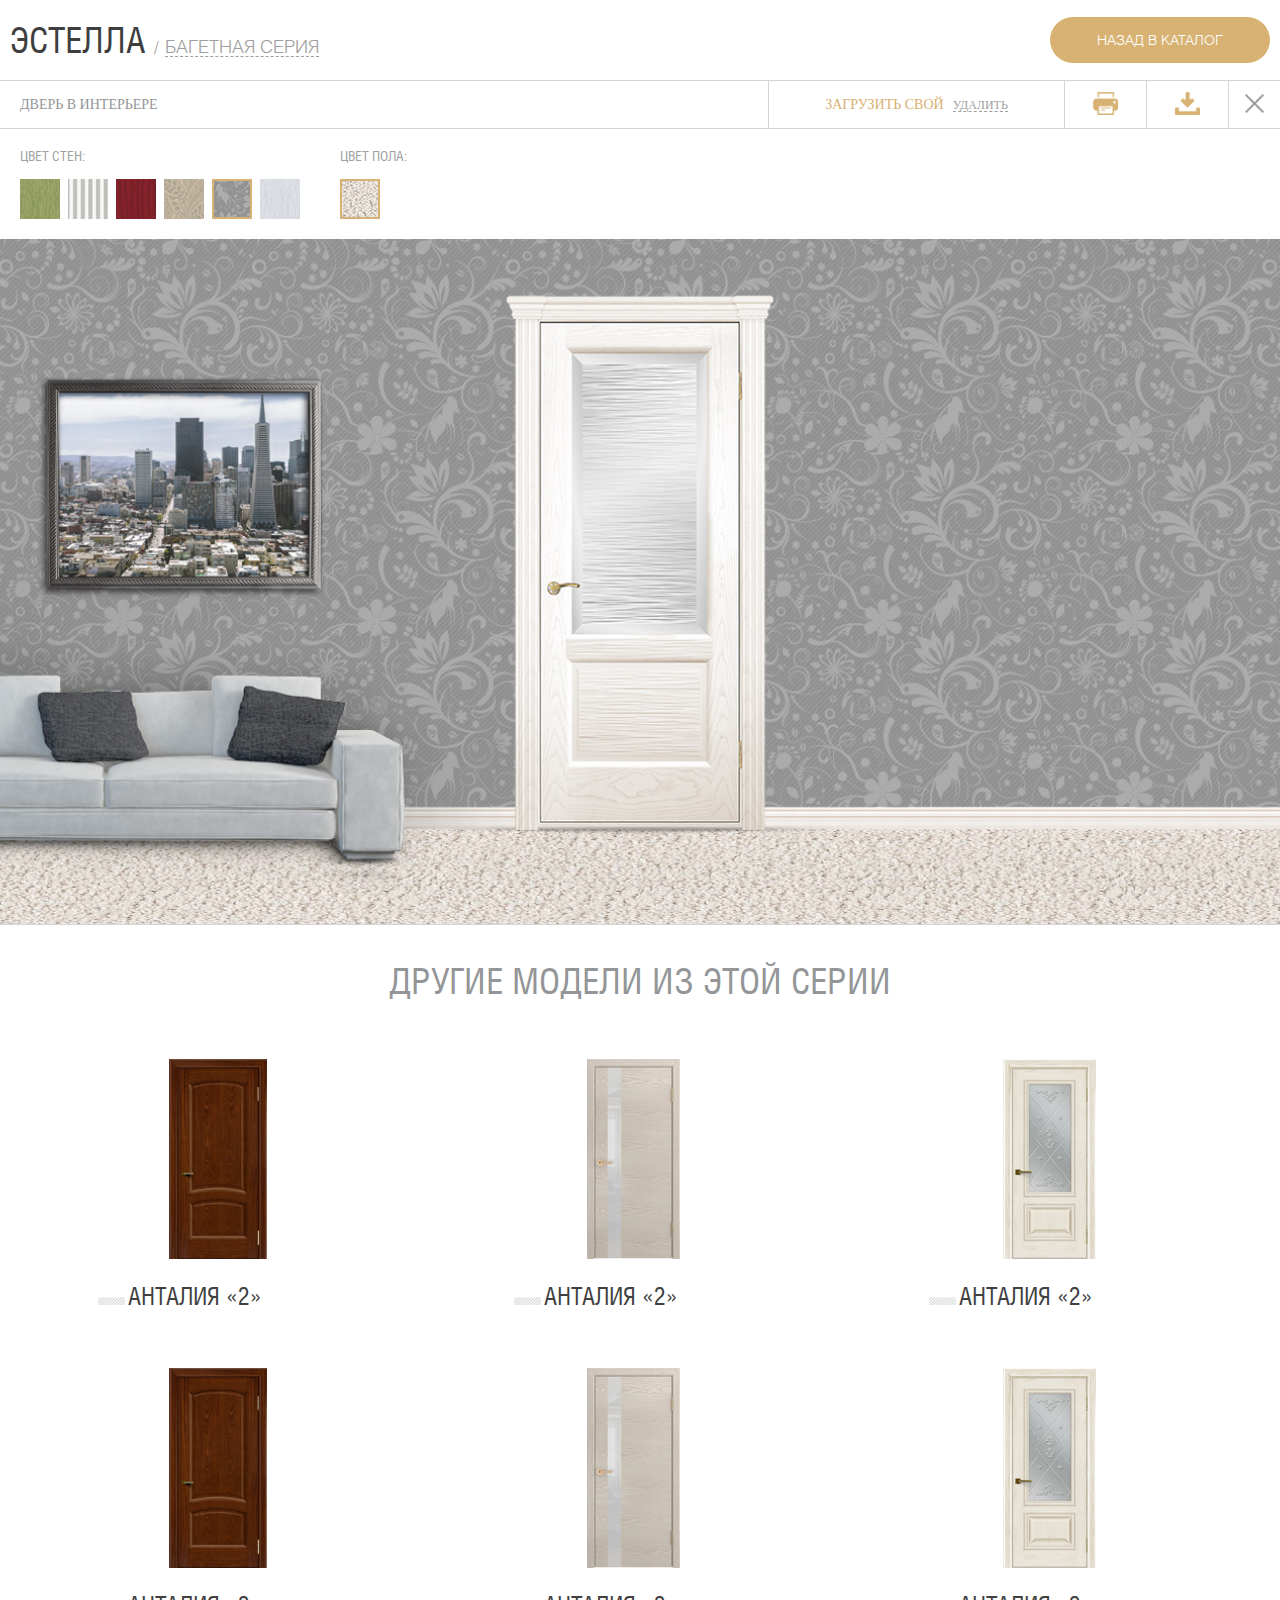
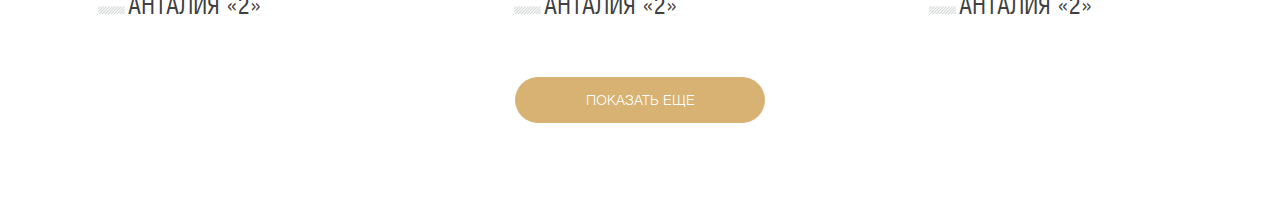
==== index.html @ 835b5032 "down" ====
<!DOCTYPE html>
<html lang="ru">
<head>
	<meta charset="UTF-8">
	<meta http-equiv="X-UA-Compatible" content="IE=edge">
	<meta name="viewport" content="width=device-width, initial-scale=1">
	<title></title>
	<link rel="shortcut icon" href="">
	
	<link rel="stylesheet" href="css/font.css">
	
	<link href="css/style.css" type="text/css" rel="stylesheet" />
	<link href="css/style2.css" type="text/css" rel="stylesheet" charset='utf-8' />
	<link rel="stylesheet" href="css/reset.css">
	<link rel="stylesheet" href="css/main.css">
	<link rel="stylesheet" href="css/media.css">
</head>
<body>

<section class="product">
	<div class="container2">
		<div class="product_header">

			<div class="product_breadcrumbs">
				<p class="product_name">эстелла</p>
				<a href="#">Багетная серия</a>
			</div>

			<div class="btn_catalog-back">
				<a href="#">
					<p class="catalog-back-text">Назад в каталог</p>
					<div class="catalog-back_xs">
						<img src="img/back-arrow.png" alt="">
					</div>
				</a>
			</div>

			<div class="clearfix"></div>
		</div>
	</div>
	
	<div class="container">
		<ul class="product_main-top">
			<li class="door-interior">
				<p>дверь в интерьере</p>
			</li>
			<li class="prod_upload">
				<a href="#" class="prod_upload-your">загрузить свой</a>
				<a href="#" class="prod_remove">удалить</a>
			</li>
			<li class="prod_print">
				<a href="#">
					<img src="img/prod_print.png" alt="">
				</a>
			</li>
			<li class="prod_down">
				<a href="#">
					<img src="img/prod_down.png" alt="">
				</a>
			</li>
			<li class="prod_exit">
				<a href="#">
					<img src="img/prod_exit.png" alt="">
				</a>
			</li>
		</ul>

		<ul class="product_color">
			<li class="prod_color-walls">
				<p class="color_title">Цвет стен:</p>

				<ul class="color_choice row">
					<li>
						<a href="#">
							<img src="img/color-walls-01.jpg" alt="">
						</a>
					</li>
					<li>
						<a href="#">
							<img src="img/color-walls-02.jpg" alt="">
						</a>
					</li>
					<li>
						<a href="#">
							<img src="img/color-walls-03.jpg" alt="">
						</a>
					</li>
					<li>
						<a href="#">
							<img src="img/color-walls-04.jpg" alt="">
						</a>
					</li>
					<li>
						<a href="#" class="active">
							<img src="img/color-walls-05.jpg" alt="">
						</a>
					</li>
					<li>
						<a href="#">
							<img src="img/color-walls-06.jpg" alt="">
						</a>
					</li>
				</ul>
			</li>

			<li class="prod_color-floor">
				<p class="color_title">Цвет пола:</p>

				<ul class="color_choice row">
					<li>
						<a href="#" class="active">
							<img src="img/color-floor-01.jpg" alt="">
						</a>
					</li>

				</ul>
			</li>
		</ul>
	</div>

	<div class="container">
		<div class="product_display"></div>
	</div>
	
</section>

<section class="other-models">
	<div class="container2">
		<h3>Другие модели из этой серии</h3>
		
		<ul class="models_list row">
			<li>
				<a href="#">
					<span class="model_img">
						<img src="img/model-dor-01.jpg" alt="">
					</span>
					<p class="model_name">АНТАЛИЯ «2»</p>
				</a>
			</li>
			<li>
				<a href="#">
					<span class="model_img">
						<img src="img/model-dor-02.jpg" alt="">
					</span>
					<p class="model_name">АНТАЛИЯ «2»</p>
				</a>
			</li>
			<li>
				<a href="#">
					<span class="model_img">
						<img src="img/model-dor-03.jpg" alt="">
					</span>
					<p class="model_name">АНТАЛИЯ «2»</p>
				</a>
			</li>
			<li>
				<a href="#">
					<span class="model_img">
						<img src="img/model-dor-01.jpg" alt="">
					</span>
					<p class="model_name">АНТАЛИЯ «2»</p>
				</a>
			</li>
			<li class="active">
				<a href="#">
					<span class="model_img">
						<img src="img/model-dor-02.jpg" alt="">
					</span>
					<p class="model_name">АНТАЛИЯ «2»</p>
				</a>
			</li>
			<li>
				<a href="#">
					<span class="model_img">
						<img src="img/model-dor-03.jpg" alt="">
					</span>
					<p class="model_name">АНТАЛИЯ «2»</p>
				</a>
			</li>
		</ul>

		<div class="btn_show-more">
			<a href="#">Показать еще</a>
		</div>
	</div>
</section>


 <!--
<div class="block_section_menu_out">
	<div class="block_section_menu">
		<div class="block_search">--><!-- open -->
<!--			<div class="block_search_btn"><a href=""></a></div>
			<div class="block_search_open">
				<input type="text" class="inp_search" placeholder="Поиск по сайту">
				<input type="button" class="btn_search">
				<a href="" class="search_close"></a>
			</div>
		</div>
		<div class="header_right">
			<div class="header_tel">
				<span class="header_tel_text">8 8422 790 850</span><br>
				<span class="header_city"><a href="" class="header_city_link"><span>Ульяновск</span></a></span><br>
				
			</div>
			<div class="header_ask"><a href="">Спросить эксперта</a></div>
		</div>	
		<div class="menu_logo"></div>
		<div class="block_main_menu">
			<div class="header_menu_trigram">
				<a href="">
					<span class="header_menu_trigram_one"></span>
					<span class="header_menu_trigram_one"></span>
					<span class="header_menu_trigram_one"></span>
				</a>
				<div class="header_mainnav">
					<ul>
						<li><a href=""><span>О&nbsp;компании</span></a></li>
						<li><a href="" class="selected"><span>Межкомнатные двери</span></a></li>
						<li><a href=""><span>Погонаж</span></a></li>
						<li><a href=""><span>Конструктор дверей</span></a></li>
						<li><a href=""><span>Где купить</span></a></li>
						<li><a href=""><span><span class="ico_menu_basket"></span></span></a></li>
					</ul>
				</div>
			</div>
		</div>--><!-- block_main_menu -->
<!--	</div>
</div>
	
	

<div class="block_footer">
	<div class="footer_menu_mobile open">
		<div class="footer_menu_mobile_head"><a href="">Меню</a></div>
		<ul class="footer_menu">
			<li><a href="" class="ico_logo">О компании</a></li>
			<li><a href="">Где купить</a></li>
			<li><a href="">Стать дилером</a></li>
			<li><a href="">Интернет-магазин</a></li>
		</ul>
		<ul class="footer_menu">
			<li><a href="" class="ico_door">Новинки</a></li>
			<li><a href="">Межкомнатные двери</a></li>
			<li><a href="">Погонаж</a></li>
		</ul>
		<ul class="footer_menu">
			<li><a href="" class="ico_info">Вопрос-ответ</a></li>
			<li><a href="">Новости</a></li>
			<li><a href="">Материалы для скачивания</a></li>
			<li><a href="">Технологии</a></li>
		</ul>
	</div>
	<footer>
		<div class="footer_colum">
			<ul class="footer_menu">
				<li><a href="" class="ico_logo">О компании</a></li>
				<li><a href="">Где купить</a></li>
				<li><a href="">Стать дилером</a></li>
				<li><a href="">Интернет-магазин</a></li>
			</ul>
		</div>
		<div class="footer_colum">
			<ul class="footer_menu">
				<li><a href="" class="ico_door">Новинки</a></li>
				<li><a href="">Межкомнатные двери</a></li>
				<li><a href="">Погонаж</a></li>
			</ul>
		</div>
		<div class="footer_colum">
			<ul class="footer_menu">
				<li><a href="" class="ico_info">Вопрос-ответ</a></li>
				<li><a href="">Новости</a></li>
				<li><a href="">Материалы для скачивания</a></li>
				<li><a href="">Технологии</a></li>
			</ul>
		</div>
		<div class="footer_colum4">
			<p class="p_ico ico_loc">г. Ульяновск,<br> 2-й проезд Инженерный, 2а, строение 2</p>
			<p class="p_ico ico_tel">+7 (8422) 790-850 - торговый отдел <br><br>
			+7 (8422) 790-839 <br>
			+7 (8422) 790-839
			</p>
			<p class="p_ico ico_mail"><a href="">zakaz@linedoor.ru</a></p>
		</div>
		<div class="footer_colum5">
			<p><a href="" class="btn_lightbrown wdt220px">Оптовый каталог</a></p>
			<p><a href="" class="btn_lightbrown wdt220px">Обратный звонок</a></p>
		</div>
	</footer>
	<div class="footer_sub">
		<div>
			<div class="footer_copy">&copy; 2008-2017 LineDoor - межкомнатные двери оптом</div>
			<div class="footer_interra"><a href="">Разработка сайта</a></div>
		</div>
	</div>
</div>
 -->
	<script src="https://ajax.googleapis.com/ajax/libs/jquery/1.11.1/jquery.min.js"></script>
	<script type="text/javascript" src="js/bootstrap.min.js"></script>
	<script type="text/javascript" src="js/main.js"></script>
</body>
</html>
---- css/font.css ----
@font-face {    font-family: 'helios';    src: url('../fonts/heliosthin-webfont.eot');    src: url('../fonts/heliosthin-webfont.eot?#iefix') format('embedded-opentype'),         url('../fonts/heliosthin-webfont.woff2') format('woff2'),         url('../fonts/heliosthin-webfont.woff') format('woff'),         url('../fonts/heliosthin-webfont.ttf') format('truetype');    font-weight: 200;    font-style: normal;}@font-face {    font-family: 'helios';    src: url('../fonts/helioslight-webfont.eot');    src: url('../fonts/helioslight-webfont.eot?#iefix') format('embedded-opentype'),         url('../fonts/helioslight-webfont.woff2') format('woff2'),         url('../fonts/helioslight-webfont.woff') format('woff'),         url('../fonts/helioslight-webfont.ttf') format('truetype');    font-weight: 300;    font-style: normal;}@font-face {    font-family: 'helioscond';    src: url('../fonts/helioscond-webfont.eot');    src: url('../fonts/helioscond-webfont.eot?#iefix') format('embedded-opentype'),         url('../fonts/helioscond-webfont.woff2') format('woff2'),         url('../fonts/helioscond-webfont.woff') format('woff'),         url('../fonts/helioscond-webfont.ttf') format('truetype');    font-weight: 400;    font-style: normal;}@font-face {    font-family: 'helioscond';    src: url('../fonts/helioscond-bold-webfont.eot');    src: url('../fonts/helioscond-bold-webfont.eot?#iefix') format('embedded-opentype'),         url('../fonts/helioscond-bold-webfont.woff2') format('woff2'),         url('../fonts/helioscond-bold-webfont.woff') format('woff'),         url('../fonts/helioscond-bold-webfont.ttf') format('truetype');    font-weight: 700;    font-style: normal;}
---- css/style.css ----
.head_36{	display: block;	position: relative;	color: #414042;	font-size: 36px;	text-transform: uppercase;	font-family: helioscond, arial;	margin: 0;	padding: 0;	font-weight: normal;}@media (max-width: 500px){	.head_36	{		font-size: 18px;	}}.head_grey_36{	display: block;	position: relative;	color: #a09fa0;	font-size: 36px;	text-transform: uppercase;	font-family: helioscond, arial;	margin: 0;	padding: 0;	font-weight: normal;}@media (max-width: 500px){	.head_grey_36	{		font-size: 18px;	}}.head_grey_18{	display: block;	position: relative;	color: #a09fa0;	font-size: 18px;	text-transform: uppercase;	font-family: helioscond, arial;	margin: 15px 0;	padding: 0;	font-weight: bold;}@media (max-width: 500px){	.head_grey_18	{		font-size: 16px;	}}.head_brown_18{	display: block;	position: relative;	color: #d7b273;	font-size: 18px;	text-transform: uppercase;	font-family: helioscond, arial;	margin: 15px 0;	padding: 0;	font-weight: bold;}@media (max-width: 500px){	.head_brown_18	{		font-size: 16px;	}}.f_r{	float: right;}.f_l{	float: left;}.t_c{	text-align: center;}.v_m{	display: inline-block;	vertical-align: middle;}.t_r{	text-align: right !important;}.t_l{	text-align: left !important;}
---- css/style2.css ----
@charset "utf-8";
*, *::before, *::after
{
	box-sizing: border-box;
	-moz-box-sizing: border-box;
	-webkit-box-sizing: border-box;
	-webkit-tap-highlight-color: rgba(0,0,0,0); 
	-webkit-tap-highlight-color: transparent; 
}
*, a:active, a:hover, a:focus
{ 
	outline: none !important; 
}
header, nav, section, article, aside, footer 
{
   display:block;
}
html
{
	height: 100%;
}
body
{
	position:relative;
	max-width: 1920px;
	min-width: 320px;
	height:auto !important;
	height:100%;
	min-height:100%;
	vertical-align: top;
	margin: 0 auto; 
	font-size: 14px;
	line-height: 1.2;
	color: #48535f;
	font-family: 'helios', sans-serif;
	background: #fff;
	font-weight: normal;
} 
input, textarea, button {
   -webkit-appearance: none; 
	-moz-appearance: none; 
	-ms-appearance: none; 
	-o-appearance: none; 
	appearance: none;
	-webkit-border-radius: 0; 
	font-family: 'helios', sans-serif;
}	
td
{
	font-size: 14px;
	color: #48535f;
}
table 
{
	border-collapse: collapse;
}
a
{
	color: #48535f;
	text-decoration: underline;
}
a:hover
{
	color: #48535f;
	text-decoration: none;
}
ul, ol
{
	margin: 0;
	padding: 0;
}
ol li
{
	margin: 10px 0 0 17px;
	padding: 0;
}
li
{
	padding: 0;
	margin: 0 0 0 15px;
}
img
{
	border: 0;
	vertical-align: top;
}
p
{
	padding: 0;
	margin: 15px 0;
}
.ryb
{
	font-family: alsrubl, arial;
	text-transform: none;
}
.clear 
{
	height: 0;
	font-size: 0;
	overflow: hidden;
	clear: both; 
}
.block_section_head
{
	position: relative;
	width: 100%;
	max-width: 1920px;
	margin: 0 auto;
	min-height: 490px;
	background: #000;
	overflow: hidden;
}


@media (min-width: 1161px){
	.block_section_head
	{
		height: calc(100vh - 100px);
	}
}
@media (max-width: 1160px){
	.block_section_head
	{
		height: calc(100vh - 68px);
	}
}


.section_head_bg *{
/*	-webkit-transition: all 0.6s linear;
	-moz-transition: all 0.6s linear;
	-o-transition: all 0.6s linear;
	-ms-transition: all 0.6s linear;
	transition: all 0.6s linear;
*/	/*will-change: transform, transform-origin; */
} 
.section_head_bg /* возникают баги при маленькой ширине и большой высоте если не ограничить ширину. */
{
	position: absolute;
	top: 0;
	left: 50%;
	right: 0;
	bottom: 0;
	/*margin: 0 0 0 -960px;*/
	width: 100%;
	min-width: 1024px; 
	overflow: hidden;
	-o-transform: translate3d(-50%,0,0);
	-ms-transform: translate3d(-50%,0,0);
	-moz-transform: translate3d(-50%,0,0);
	-webkit-transform: translate3d(-50%,0,0);
	transform:  translate3d(-50%,0,0);
}

.section_head_bgleft
{
	position: absolute;
	top: 0;
	left: 0;
	right: 0;
	bottom: 0;
	overflow: hidden;
	animation: section_head_bgleft_anim 1s linear;	
	animation-fill-mode: both;
}
@keyframes section_head_bgleft_anim {
	0% {
		-o-transform: skewX(0deg) translate3d(-50%,0,0);
		-ms-transform: skewX(0deg) translate3d(-50%,0,0);
		-moz-transform: skewX(0deg) translate3d(-50%,0,0);
		-webkit-transform: skewX(0deg) translate3d(-50%,0,0);
		transform: skewX(0deg) translate3d(-50%,0,0);
		transform-origin: 0% 50%;
	}
	100% {
		-o-transform: skewX(-45deg) translate3d(-50%,0,0);
		-ms-transform: skewX(-45deg) translate3d(-50%,0,0);
		-moz-transform: skewX(-45deg) translate3d(-50%,0,0);
		-webkit-transform: skewX(-45deg) translate3d(-50%,0,0);
		transform: skewX(-45deg) translate3d(-50%,0,0);
		transform-origin: 0% 50%;
	}
}
.section_head_bgleft > div
{
	position: absolute;
	top: 0;
	left: 0;
	right: 0;
	bottom: 0;
	/*background: #ff00ff;*/
	background: url("../img/section_head_bgleft.jpg") no-repeat center / cover; /* сделать двойной фон для мобилок другой */
	animation: section_head_bgleft_div_anim 1s linear;	
	animation-fill-mode: both;
	opacity: 0.27;
}
@keyframes section_head_bgleft_div_anim {
	0% {
		-o-transform: skewX(0deg);
		-ms-transform: skewX(0deg);
		-moz-transform: skewX(0deg);
		-webkit-transform: skewX(0deg);
		transform: skewX(0deg);
		transform-origin: 0% 0%;
	}
	100% {
		-o-transform: skewX(45deg);
		-ms-transform: skewX(45deg);
		-moz-transform: skewX(45deg);
		-webkit-transform: skewX(45deg);
		transform: skewX(45deg);
		transform-origin: 0% 0%;
	}
}
.section_head_bgright
{
	position: absolute;
	top: 0;
	left: 0;
	right: 0;
	bottom: 0;
	overflow: hidden;
	animation: section_head_bgright_anim 1s linear;	
	animation-fill-mode: both;
}
@keyframes section_head_bgright_anim {
	0% {
		-o-transform: skewX(0deg) translate3d(50%,0,0);
		-ms-transform: skewX(0deg) translate3d(50%,0,0);
		-moz-transform: skewX(0deg) translate3d(50%,0,0);
		-webkit-transform: skewX(0deg) translate3d(50%,0,0);
		transform: skewX(0deg) translate3d(50%,0,0);
		transform-origin: 0% 50%;
	}
	100% {
		-o-transform: skewX(-45deg) translate3d(50%,0,0);
		-ms-transform: skewX(-45deg) translate3d(50%,0,0);
		-moz-transform: skewX(-45deg) translate3d(50%,0,0);
		-webkit-transform: skewX(-45deg) translate3d(50%,0,0);
		transform: skewX(-45deg) translate3d(50%,0,0);
		transform-origin: 0% 50%;
	}
}
.section_head_bgright > div
{
	position: absolute;
	top: 0;
	left: 0;
	right: 0;
	bottom: 0;
	/*background: #fff000;*/
	background: url("../img/section_head_bgright.jpg") no-repeat top left / cover;
	animation: section_head_bgright_div_anim 1s linear;	
	animation-fill-mode: both;
	opacity: 0.27;
}
@keyframes section_head_bgright_div_anim {
	0% {
		-o-transform: skewX(0deg);
		-ms-transform: skewX(0deg);
		-moz-transform: skewX(0deg);
		-webkit-transform: skewX(0deg);
		transform: skewX(0deg);
		transform-origin: 0% 100%;
	}
	100% {
		-o-transform: skewX(45deg);
		-ms-transform: skewX(45deg);
		-moz-transform: skewX(45deg);
		-webkit-transform: skewX(45deg);
		transform: skewX(45deg);
		transform-origin: 0% 100%;
	}
}
.section_head_bgleft > div,
.section_head_bgright > div
{
	-webkit-transition: all 0.5s ease;
	-moz-transition: all 0.5s ease;
	-o-transition: all 0.5s ease;
	-ms-transition: all 0.5s ease;
	transition: all 0.5s ease;
}
@media (min-width: 768px){
	.section_head_bgleft:hover > div,
	.section_head_bgright:hover > div
	{
		opacity: 1;
		-webkit-transition: all 0.5s ease;
		-moz-transition: all 0.5s ease;
		-o-transition: all 0.5s ease;
		-ms-transition: all 0.5s ease;
		transition: all 0.5s ease;
	}
}
/*@media (max-width: 768px){
	.section_head_bgleft > div
	{
		animation: section_head_bgleft_o_anim 10s infinite ease;		
	}
	@keyframes section_head_bgleft_o_anim {
		0% {
			opacity: 0;
		}
		30%, 100% {
			opacity: 1;
		}
	}
	.section_head_bgright:hover > div
	{
		animation: section_head_bgright_o_anim 10s infinite ease;		
		animation-delay: 10s;
	}
	@keyframes section_head_bgright_o_anim {
		0% {
			opacity: 0;
		}
		30%, 100% {
			opacity: 1;
		}
	}
}
*/

.header_content
{
	position: absolute;
	top: 50%;
	left: 0;
	right: 0;
	-o-transform: translate3d(0,-50%,0);
	-ms-transform: translate3d(0,-50%,0);
	-moz-transform: translate3d(0,-50%,0);
	-webkit-transform: translate3d(0,-50%,0);
	transform:  translate3d(0,-50%,0);
	pointer-events: none;
}
.header_content *
{
	-webkit-transition: all 0.3s linear;
	-moz-transition: all 0.3s linear;
	-o-transition: all 0.3s linear;
	-ms-transition: all 0.3s linear;
	transition: all 0.3s linear;
}
.header_logo
{
	position: relative;
	text-align: center;
	margin: 0 auto;
	animation: header_logo_anim 2s ease;
	animation-fill-mode: both;
	background: url("../img/logo_color.png") no-repeat center / contain;
	width: 373px;
	height: 303px;
}
@media (min-width: 768px){
	.block_section_head:hover .header_logo
	{
		background: url("../img/logo.png") no-repeat center  / contain;
	}	
}
@keyframes header_logo_anim {
	0%
	{
		opacity: 0;	
	}
	100%
	{
		opacity: 1;	
	}
}
.header_logo img
{
	max-width: 100%;
}
.header_logo a
{
	display: block;
	position: absolute;
	top: 0;
	left: 0;
	right: 0;
	bottom: 0;
}
@media (max-width: 770px){
	.header_logo
	{
		width: 260px;
		height: 212px;
		/*max-width: 260px;*/
	}
}
@media (max-width: 400px){
	.header_logo
	{
		width: 215px;
		height: 175px;
		/*max-width: 215px;*/
	}
}
.header_text1
{
	position: relative;
	max-width: 550px;
	color: #fff;
	font-weight: 300;
	font-size: 36px;
	line-height: 1.2;
	font-weight: 200;
	margin: 0 auto;
	padding: 10vh 2% 7vh 2%;
	animation: header_text1_anim 1s linear;
	animation-fill-mode: both;
}
@keyframes header_text1_anim {
	0%
	{
		-webkit-transform: translate3d(-250px,0,0);
		-moz-transform: translate3d(-250px,0,0);
		-o-transform: translate3d(-250px,0,0);
		transform: translate3d(-250px,0,0);
		opacity: 0;	
	}
	100%
	{
		-webkit-transform: translate3d(0,0,0);
		-moz-transform: translate3d(0,0,0);
		-o-transform: translate3d(0,0,0);
		transform: translate3d(0,0,0);
		opacity: 1;	
	}
}
.header_text1 span
{
	position: relative;
	display: inline-block;
}
.header_text1 span:after
{
	content: "";
	position: relative;
	display: inline-block;
	width: 50px;
	height: 15px;
	background: url("../img/head_kv.png") repeat top left;
	margin: 0 0 0 25px;
}
.header_text2
{
	position: relative;
	max-width: 550px;
	color: #fff;
	font-weight: 300;
	font-size: 36px;
	line-height: 1.2;
	font-weight: 200;
	margin: 0 auto;
	padding: 0 2% 0 4%;
	animation: header_text2_anim 1s linear;
	animation-fill-mode: both;
}
@keyframes header_text2_anim {
	0%
	{
		-webkit-transform: translate3d(250px,0,0);
		-moz-transform: translate3d(250px,0,0);
		-o-transform: translate3d(250px,0,0);
		transform: translate3d(250px,0,0);
		opacity: 0;	
	}
	100%
	{
		-webkit-transform: translate3d(0,0,0);
		-moz-transform: translate3d(0,0,0);
		-o-transform: translate3d(0,0,0);
		transform: translate3d(0,0,0);
		opacity: 1;	
	}
}

.header_text2 span
{
	position: relative;
	display: inline-block;
	padding: 0 0 0 76px;
}
.header_text2 span:after
{
	content: "";
	position: absolute;
	top: 18px;
	left: 0;
	display: inline-block;
	width: 50px;
	height: 15px;
	background: url("../img/head_kv.png") repeat top left;
}
@media (max-width: 768px){
	.header_text1, .header_text2
	{
		font-size: 18px;
		max-width: 260px;
	}
	.header_text1
	{
		text-align: right;
	}
	.header_text2 span:after
	{
		top: 3px;
	}
}
.ico_mouse
{
	position: absolute;
	bottom: 3vh;
	left: 50%;
	margin: 0 0 0 -25px;
	width: 50px;
	height: 50px;
	border-radius: 50%; 
	-moz-border-radius: 50%; 
	-webkit-border-radius: 50%;
	background: #d7b273 url("../img/ico_mouse.png") no-repeat center / 21px;
	animation: ico_mouse_anim 3s infinite ease;
	animation-fill-mode: both;
}
.ico_mouse a
{
	display: block;
	width: 100%;
	height: 50px;
}
@keyframes ico_mouse_anim  {
	0%, 100%
	{
		-webkit-transform: scale(1,1);
		-moz-transform: scale(1,1);
		-o-transform: scale(1,1);
		transform: scale(1,1);
	}
	50%
	{
		-webkit-transform: scale(1.1,1.1);
		-moz-transform: scale(1.1,1.1);
		-o-transform: scale(1.1,1.1);
		transform: scale(1.1,1.1);
	}
}


.block_section_menu_out
{
	position: relative;
	margin: 0 auto;
	max-width: 1920px;
	background: #fff;
	z-index: 101;
}

.fixed-block
{
	position: relative;
	margin: 0 auto;
	max-width: 1920px;
	background: #fff;
	z-index: 101;
	padding: 0 10px;
	box-shadow: 0px 7px 5px rgba(0,0,0,0.1); 
	-moz-box-shadow: 0px 7px 5px rgba(0,0,0,0.1); 
	-webkit-box-shadow: 0px 7px 5px rgba(0,0,0,0.1);
	background: #fff;
}

.block_section_menu
{	
	position: relative;
	max-width: 1422px;
	min-height: 68px;
	margin: 0 auto;
}
.header_right
{	
	position: absolute;
	top: 27px;
	right: 0;
	white-space: nowrap;
	text-align: right;
}
@media (max-width: 1160px){
	.header_right
	{	
		top: 11px;
	}
}
.header_tel
{
	display: inline-block;
	font-family: helioscond, arial;
	vertical-align: middle;
	padding: 0 20px 0 0;
}
.header_tel_text
{
	display: inline-block;
	color: #414042;
	font-size: 30px;
	line-height: 1;
}
.header_tel_text a
{
	color: #414042;
	text-decoration: none;	
}
@media (max-width: 560px){
	.header_tel_text
	{
		font-size: 18px;
	}	
}
.header_city
{
	display: inline-block;
}
.header_city a
{
	position: relative;
	display: inline-block;
	color: #b0b0b1;
	font-size: 12px;
	text-decoration: none;
	text-transform: uppercase;
	padding: 0 20px 0 0;
}
.header_city a:after
{
	content: "";
	position: absolute;
	top: 50%;
	right: 0;
	margin: -3px 0 0 0;
	width: 0;
	height: 0;
	border-left: 6px solid transparent;
	border-right: 6px solid transparent;
	border-top: 6px solid #939598;	
}
.header_city a span
{
	display: inline-block;
	border-bottom: #b0b0b1 1px dashed;
}
@media (min-width: 768px){
	.header_city a:hover span
	{
		display: inline-block;
		border-bottom: transparent 1px dashed;
	}
}
.header_ask
{
	display: inline-block;
	vertical-align: middle;
}
.header_ask a, .header_ask a:hover,
.btn_darkbrown, .btn_darkbrown:hover
{
	display: inline-block;
	padding: 0 30px;
	line-height: 46px;
	color: #fff;
	font-size: 14px;
	font-weight: 300;
	text-transform: uppercase;
	text-decoration: none;
	background: #7a231c;
	background: -moz-linear-gradient(-45deg,  #7a231c 0%, #7a231c 24%, #cb631a 100%);
	background: -webkit-linear-gradient(-45deg,  #7a231c 0%,#7a231c 24%,#cb631a 100%);
	background: linear-gradient(135deg,  #7a231c 0%,#7a231c 24%,#cb631a 100%);
	filter: progid:DXImageTransform.Microsoft.gradient( startColorstr='#7a231c', endColorstr='#cb631a',GradientType=1 );
	border-radius: 23px; 
	-moz-border-radius: 23px; 
	-webkit-border-radius: 23px;
	text-align: center;
}
@media (max-width: 760px){
	.header_ask a, .header_ask a:hover
	{
		width: 46px;
		height: 46px;
		font-size: 0;
		padding: 0;
		background: #7a231c url("../img/ico_pen.png") no-repeat center / 24px;
		background: url("../img/ico_pen.png") no-repeat center / 24px, -moz-linear-gradient(-45deg,  #7a231c 0%, #7a231c 24%, #cb631a 100%);
		background: url("../img/ico_pen.png") no-repeat center / 24px, -webkit-linear-gradient(-45deg,  #7a231c 0%,#7a231c 24%,#cb631a 100%);
		background: url("../img/ico_pen.png") no-repeat center / 24px, linear-gradient(135deg,  #7a231c 0%,#7a231c 24%,#cb631a 100%);
	}
}
.menu_logo
{
	position: absolute;
	top: 25px;
	left: 0;
	width: 194px;
	height: 68px;
	padding: 0 14px 0 0;
	background: url("../img/logo2.png") no-repeat left top / 177px;
}
.block_main_menu
{
	position: relative;
	margin: 0 430px 0 194px;
}

@media (max-width: 1160px){
	.menu_logo
	{
		top: 11px;
		left: 80px;
	}	
	.block_main_menu
	{
		position: relative;
		margin: 0;
	}
}
@media (max-width: 560px){
	.menu_logo
	{
		left: 40px;
		background: url("../img/logo3.png") no-repeat left top / 58px;
	}
}

@media (min-width: 1161px){
	.header_menu_trigram 
	{
		position: relative;
		height: 100px;
	}
	.header_menu_trigram > a
	{
		display: none;
	}
	.header_mainnav
	{
		position: relative;
	}
	.header_mainnav ul
	{
		display: table;
		width: 100%;
		height: 100px;
		margin: 0;
		padding: 0;
		list-style: none;
	}
	.header_mainnav > ul > li
	{
		display: table-cell;
		margin: 0;
		padding: 0;
		vertical-align: middle;
		text-align: center;
	}
	.header_mainnav > ul > li > a
	{
		position: relative;
		display: table;
		width: 100%;
		height: 100%;
		color: #b0b0b1;
		font-size: 14px;
		font-weight: 300;
		text-decoration: none;
		text-transform: uppercase;
		padding: 10px 5px 10px 5px;
		border-left: #fff 1px solid;
	}
	.header_mainnav > ul > li > a:hover,
	.header_mainnav > ul > li > a.selected
	{
		color: #fff;
		background: #d7b273;
	}
	.header_mainnav > ul > li > a > span
	{
		position: relative;
		display: table-cell;
		width: 100%;
		height: 100%;
		vertical-align: middle;
		text-align: center;
	}
	.header_mainnav > ul > li > a:hover .ico_menu_basket,
	.header_mainnav > ul > li > a.selected .ico_menu_basket
	{
		background: url("../img/ico_menu_basket_white.png") no-repeat center / 23px;
	}
}

@media (max-width: 1160px){
	.header_menu_trigram 
	{
		position: absolute;
		top: 0;
		left: -10px;
		width: 48px;
		height: 68px;
		cursor: pointer;
		display: block;
		background: #fff;
		z-index: 30;
	}
	.header_menu_trigram > a
	{
		position: relative;
		display: block;
		width: 48px;
		height: 68px;
	}
	.header_menu_trigram_one {
    	position: absolute;
    	background-color: #5e2c1b;
    	display: block;
    	height: 4px;
    	left: 9px;
    	right: 9px;
    	top: 34px;
    	transition: top 0.2s ease 0.25s, left 0.2s ease 0.25s, opacity 0.2s ease 0.25s, transform 0.2s ease 0s;
	}
	.header_menu_trigram_one:first-child {
    	top: 27px;
	}
	.header_menu_trigram_one:first-child + .header_menu_trigram_one + .header_menu_trigram_one {
    	top: 41px;
	}
	.header_menu_trigram.open 
	{
		/*background: #414042;*/
	}
	.header_menu_trigram.open .header_menu_trigram_one {
    	left: 10px;
    	opacity: 0;
    	transition: background 0.2s ease 0s, top 0.2s ease 0s, left 0.2s ease 0s, opacity 0.2s ease 0s, transform 0.2s ease 0.25s;
	}
	.header_menu_trigram.open .header_menu_trigram_one:first-child {
    	left: 10px;
    	opacity: 1;
    	top: 34px;
    	transform: rotate(45deg);
	}
	.header_menu_trigram.open .header_menu_trigram_one:first-child + .header_menu_trigram_one + .header_menu_trigram_one {
    	left: 10px;
    	opacity: 1;
    	top: 34px;
    	transform: rotate(-45deg);
	}
	.header_menu_trigram.open .header_mainnav
	{
		display: block;
	}
	.header_mainnav
	{
		display: none;
		position: absolute;
		top: 68px;
		left: 0;
		width: 320px;
		z-index: 5;
		box-shadow: 1px 1px 1px rgba(0,0,0,0.1); 
		-moz-box-shadow: 1px 1px 1px rgba(0,0,0,0.1); 
		-webkit-box-shadow: 1px 1px 1px rgba(0,0,0,0.1); 
	}
	.header_mainnav ul
	{
		background: #fff;
		margin: 0;
		padding: 0;
		list-style: none;
	}
	.header_mainnav > ul > li
	{
		margin: 0;
		padding: 0;
	}
	.header_mainnav > ul > li > a
	{
		position: relative;
		display: block;
		color: #b0b0b1;
		font-size: 14px;
		text-decoration: none;
		text-transform: uppercase;
		font-weight: 300;
		padding: 10px 20px 10px 10px;
		border-bottom: #ededee 1px solid;
	}
	.header_mainnav > ul > li > a.selected
	{
		color: #fff;
		background: #d7b273;
	}
	.header_mainnav > ul > li > a:after
	{
		content: "";
		position: absolute;
		top: 50%;
		right: 10px;
		margin: -4px 0 0 0;
		width: 0;
		height: 0;
		border-top: 4px solid transparent;
		border-left: 6px solid #d7b273;
		border-bottom: 4px solid transparent;	
	}
	.header_mainnav > ul > li > a.selected:after
	{
		border-left: 6px solid #fff;
	}
}	
.ico_menu_basket
{
	display: inline-block;
	width: 23px;
	height: 21px;
	background: url("../img/ico_menu_basket.png") no-repeat center / 23px;
}
.header_mainnav > ul > li > a.selected .ico_menu_basket
{
	background: url("../img/ico_menu_basket_white.png") no-repeat center / 23px;
}
.block_search
{
	position: absolute;
	left: 0;
	right: 0;
	bottom: -38px;
	height: 38px;
	overflow: hidden;
}
.block_search_btn
{
	position: absolute;
	right: 0;
	top: 0;
	width: 46px;
	height: 38px;
}
.block_search_btn a
{
	display: block;
	border: #d7d7d7 1px solid;
	border-top: 0;
	height: 38px;
	border-radius: 0 0 23px 23px; 
	-moz-border-radius: 0 0 23px 23px; 
	-webkit-border-radius: 0 0 23px 23px; 
	background: url("../img/ico_search.png") no-repeat center / 21px;
}
.block_search .block_search_open
{
	top: -38px;
	-webkit-transition: all 0.3s ease;
	-moz-transition: all 0.3s ease;
	-o-transition: all 0.3s ease;
	-ms-transition: all 0.3s ease;
	transition: all 0.3s ease;
}
.block_search.open .block_search_open
{
	top: 0;
	-webkit-transition: all 0.3s ease;
	-moz-transition: all 0.3s ease;
	-o-transition: all 0.3s ease;
	-ms-transition: all 0.3s ease;
	transition: all 0.3s ease;
}

.block_search_open
{
	position: absolute;
	top: 0;
	left: 0;
	right: 0;
	display: block;
	border: #d7d7d7 1px solid;
	border-top: 0;
	height: 38px;
	border-radius: 0 0 23px 23px; 
	-moz-border-radius: 0 0 23px 23px; 
	-webkit-border-radius: 0 0 23px 23px; 
	background: #fff;
	font-size: 0; 
}
.inp_search
{
	display: inline-block;
	width: 100%;
	line-height: 36px;
	height: 38px;
	background: transparent;
	margin: 0;
	padding: 0 90px 0 20px;
	color: #414042;
	font-size: 14px;
	font-style: italic;
	font-family: helioscond, arial;
	border: 0;
}
.btn_search
{
	cursor: pointer;
	display: inline-block;
	width: 38px;
	height: 38px;
	background: #7a231c url("../img/ico_search_white.png") no-repeat center / 21px;
	margin: 0 0 0 -85px;
	padding: 0;
	color: #414042;
	font-size: 14px;
	font-style: italic;
	font-family: helioscond, arial;
	border: 0;
}
.search_close
{
	position: absolute;
	top: 0;
	right: 0;
	display: inline-block;
	width: 47px;
	height: 38px;
	margin: 0 0 0 -47px;
	background: url("../img/ico_close.png") no-repeat center / 20px;
}
.block_section_bg_grey
{
	background: #fbf9f7;
}

.block_section_stage_out
{
	position: relative;
	width: 100%;
	max-width: 1920px;
	margin: 0 auto;
	padding: 1px 10px;
	min-height: 100vh;
	display: flex;
	justify-content: center;
	flex-direction: column;
	overflow: hidden;
}
.block_section_stage
{
	position: relative;
	max-width: 1422px;
	width: 100%;
	margin: 0 auto;
	text-align: left;
}
.block_section_stage_padd
{
	position: relative;
	padding: 9vh 0;
}
.block_section_stage_padd2
{
	position: relative;
	padding: 9vh 0 12vh 0;
}
.block_content_out
{
	position: relative;
	width: 100%;
	max-width: 1920px;
	margin: 0 auto;
	padding: 1px 10px;
	overflow: hidden;
}
.block_content
{
	position: relative;
	max-width: 1422px;
	width: 100%;
	margin: 0 auto;
	text-align: left;
}
.head_main
{
	margin: 0;
	padding: 0;
	font-size: 10vw;
	line-height: 0.8;
	font-weight: normal;
	color: rgba(215,178,115,0.2);
	text-transform: uppercase;
	font-family: helioscond, arial;
}
.head_main_grey
{
	margin: 0;
	padding: 0;
	font-size: 10vw;
	line-height: 0.8;
	font-weight: normal;
	color: rgba(0,0,0,0.05);
	text-transform: uppercase;
	font-family: helioscond, arial;
}
@media (max-width: 768px){
	.head_main, .head_main_grey
	{
		font-size: 52px;
	}
}
.head_main2
{
	margin: 0;
	padding: 0;
	font-size: 6vw;
	line-height: 0.8;
	font-weight: normal;
	color: rgba(215,178,115,0.2);
	text-transform: uppercase;
	font-family: helioscond, arial;
}

@media (max-width: 768px){
	.head_main2
	{
		font-size: 52px;
	}
}

.block_head_new
{
	float: left;
	margin: 0 0 -2vh 0;
}
.block_all_new
{
	float: right;
	margin: 0 0 -46px 0;
}
@media (max-width: 768px){
	.block_head_new
	{
		float: none;
	}
	.block_all_new
	{
		float: none;
		margin: 0 0 20px 0;
		text-align: center;
	}
}
.block_all_new a, .btn_lightbrown, .btn_lightbrown:hover
{
	cursor: pointer;
	position: relative;
	display: inline-block;
	padding: 0 30px;
	line-height: 46px;
	color: #fff;
	font-size: 14px;
	font-weight: 300;
	text-align: center;
	text-transform: uppercase;
	text-decoration: none;
	background: #d7b273;
	border-radius: 23px; 
	-moz-border-radius: 23px; 
	-webkit-border-radius: 23px;
	border: 0;
}
@media (min-width: 768px){
	.btn_lightbrown:hover
	{
		background: #7a231c;
		background: -moz-linear-gradient(-45deg,  #7a231c 0%, #7a231c 24%, #cb631a 100%);
		background: -webkit-linear-gradient(-45deg,  #7a231c 0%,#7a231c 24%,#cb631a 100%);
		background: linear-gradient(135deg,  #7a231c 0%,#7a231c 24%,#cb631a 100%);
	}
}
.wdt220px
{		
	width: 220px;
}
.block_catalog_new.stage_animation .catalog_new_item
{
	animation: catalog_new_item_anim 1s ease;
	animation-fill-mode: both; 
	opacity: 0;
}
@keyframes catalog_new_item_anim {
	0% {
		opacity: 0;
		-webkit-transform: translate3d(0,-100vh,0);
		-moz-transform: translate3d(0,-100vh,0);
		-o-transform: translate3d(0,-100vh,0);
		transform: translate3d(0,-100vh,0);
	}
	100% {
		opacity: 1;
		-webkit-transform: translate3d(0,0,0);
		-moz-transform: translate3d(0,0,0);
		-o-transform: translate3d(0,0,0);
		transform: translate3d(0,0,0);
	}
}
.block_catalog_new.stage_animation .catalog_new_item:nth-child(2)
{
	animation: catalog_new_item_anim2 1s ease;
	animation-fill-mode: both; 
	animation-delay: 0.5s;
	opacity: 0;
}
@keyframes catalog_new_item_anim2 {
	0% {
		opacity: 0;
		-webkit-transform: translate3d(0,-100vh,0);
		-moz-transform: translate3d(0,-100vh,0);
		-o-transform: translate3d(0,-100vh,0);
		transform: translate3d(0,-100vh,0);
	}
	100% {
		opacity: 1;
		-webkit-transform: translate3d(0,3vh,0);
		-moz-transform: translate3d(0,3vh,0);
		-o-transform: translate3d(0,3vh,0);
		transform: translate3d(0,3vh,0);
	}
}
.block_catalog_new.stage_animation .catalog_new_item:nth-child(3)
{
	animation: catalog_new_item_anim3 1s ease;
	animation-fill-mode: both; 
	animation-delay: 1s;
	opacity: 0;
}
@keyframes catalog_new_item_anim3 {
	0% {
		opacity: 0;
		-webkit-transform: translate3d(0,-100vh,0);
		-moz-transform: translate3d(0,-100vh,0);
		-o-transform: translate3d(0,-100vh,0);
		transform: translate3d(0,-100vh,0);
	}
	100% {
		opacity: 1;
		-webkit-transform: translate3d(0,6vh,0);
		-moz-transform: translate3d(0,6vh,0);
		-o-transform: translate3d(0,6vh,0);
		transform: translate3d(0,6vh,0);
	}
}

.block_catalog_new
{
	position: relative;
	margin: 0 -3px 0 -3px;
	/*margin: -2vh -3px 0 -3px;*/
	display: flex;
	justify-content: center;
/*	flex-direction: column;*/
	-webkit-flex-direction: row; /* Safari */
	flex-direction: row;
	overflow: hidden;
}
.catalog_new_item
{
	position: relative;
	width: 33.3%;
	display: flex;
	justify-content: center;
	flex-direction: column;
	padding: 0 3px 0 3px;
	margin: 0 0 6vh 0;
	/*float: left;*/
}
.block_catalog_new .catalog_new_item:nth-child(2)
{
	-webkit-transform: translate3d(0,3vh,0);
	-moz-transform: translate3d(0,3vh,0);
	-o-transform: translate3d(0,3vh,0);
	transform: translate3d(0,3vh,0);
}
.block_catalog_new .catalog_new_item:nth-child(3)
{
	-webkit-transform: translate3d(0,6vh,0);
	-moz-transform: translate3d(0,6vh,0);
	-o-transform: translate3d(0,6vh,0);
	transform: translate3d(0,6vh,0);
}
@media (max-width: 1000px){
	.block_catalog_new .catalog_new_item
	{
		width: 50%;
	}
	.block_catalog_new .catalog_new_item:nth-child(3)
	{
		display: none;	
	}
}
@media (max-width: 650px){
	.block_catalog_new .catalog_new_item
	{
		width: 100%;
		max-width: 400px;
	}
	.block_catalog_new .catalog_new_item:nth-child(2), .block_catalog_new .catalog_new_item:nth-child(3)
	{
		display: none;	
	}
}
.catalog_new_item *
{
	-webkit-transition: all 0.3s linear;
	-moz-transition: all 0.3s linear;
	-o-transition: all 0.3s linear;
	-ms-transition: all 0.3s linear;
	transition: all 0.3s linear;
}
.catalog_new_item > div
{
	position: relative;
	display: block;
	border: #e5e5e5 1px solid;
	/*height: 100%;*/
	/*height: 440px;*/
	background: #fff;
}
.catalog_new_item > div > a
{
	display: block;	
	text-decoration: none;
}
.catalog_new_item_pic
{
	position: relative;
	visibility: hidden;
	opacity: 0;
	margin: 5vh 0;
	/*max-height: 100%;*/
	max-height: 375px;
	text-align: center;
}
.catalog_new_item_pic img
{
	/*max-width: 100%;*/
	max-height: inherit;
}
@media (max-width: 500px){
	.catalog_new_item_pic
	{
		max-height: 285px;
	}
	
}
@media (min-width: 768px){
	.catalog_new_item:hover .catalog_new_item_pic
	{
		visibility: visible;
		opacity: 1;
	}
}
.catalog_new_item_pic2
{
	position: absolute;
	top: 0;
	left: 0;
	right: 0;
	bottom: 0;
	background-repeat: no-repeat;
	background-size: cover;
	-moz-background-size: cover;
	background-position: center;
}
@media (min-width: 768px){
	.catalog_new_item:hover .catalog_new_item_pic2
	{
		opacity: 0;
	}
}
.catalog_new_item_name
{
	position: relative;
	padding: 0 0 5vh 55px;
	color: #fff;
	font-size: 16px;
	line-height: 1;
	font-family: helioscond, arial;
}
@media (min-width: 768px){
	.catalog_new_item:hover .catalog_new_item_name
	{
		color: #414042;
	}
}	
.catalog_new_item_name:before
{
	content: "";
	position: absolute;
	top: 16px;
	left: 0;
	display: inline-block;
	width: 50px;
	height: 15px;
	background: url("../img/kv_light.png") repeat top left;
}
.catalog_new_item:hover .catalog_new_item_name:before
{
	background: url("../img/kv_dark.png") repeat top left;
}
.catalog_new_item_name span
{
	font-size: 36px;
	text-transform: uppercase;
}

.block_head_mdoor
{
	position: relative;
	margin: 0 0 -4vh 0;
	z-index: 3;
}
.block_mdoor_content
{
	background: #fff;
	box-shadow: 45px 45px 30px rgba(0,0,0,0.03); 
	-moz-box-shadow: 45px 45px 30px rgba(0,0,0,0.03); 
	-webkit-box-shadow: 45px 45px 30px rgba(0,0,0,0.03); 
	display: flex;
	justify-content: center;
	/*flex-direction: column;*/
	-webkit-flex-direction: row; /* Safari */
	flex-direction: row;
}
.mdoor_content_menu
{
	position: relative;
	width: 40%;
	display: flex;
	justify-content: center;
	flex-direction: column;
	padding: 0 0 0 5vw;
	z-index: 2;
}
.mdoor_content_pic
{
	width: 20%;
	display: flex;
	justify-content: center;
	flex-direction: column;
	margin: -10vh 0 -10vh 0;
	text-align: center;
}
.mdoor_content_text
{
	position: relative;
	width: 40%;
	display: flex;
	justify-content: center;
	flex-direction: column;
	padding: 4vh 0 4vh 5vw;
	color: #a8a8a8;
	font-size: 16px;
	z-index: 2;
}

@media (max-width: 980px){
	.block_mdoor_content
	{
		-webkit-flex-wrap: wrap; /* Safari */
 		flex-wrap: wrap;
	}
	.mdoor_content_menu
	{
		width: 50%;
	}
	.mdoor_content_pic
	{
		width: 50%;
		margin: 0;
	}
	.mdoor_content_text
	{
		width: 100%;
		padding: 4vh 0 4vh 10vw;
	}
}
@media (max-width: 500px){
	.mdoor_content_menu
	{
		width: 20%;
		text-align: center;
	}
	.mdoor_content_pic
	{
		width: 80%;
		margin: 0;
	}
}
.mdoor_content_pic_in
{
	/*display: inline-block;*/
	position: relative;
	max-width: 315px;
	max-height: 680px;
	text-align: center;
}
@media (max-width: 980px){
	.mdoor_content_pic_in
	{
		max-height: 440px;
	}
}
@media (max-width: 500px){
	.mdoor_content_pic_in
	{
		max-height: 265px;
	}
}
.mdoor_content_pic_in:before
{
	content: "";
	position: absolute;
	bottom: 0;
	left: -30%;
	right: -30%;
	height: 1px;
	background: rgba(0,0,0,0.1);
	box-shadow: 0px 0px 5px rgba(0,0,0,1); 
	-moz-box-shadow: 0px 0px 5px rgba(0,0,0,1); 
	-webkit-box-shadow: 0px 0px 5px rgba(0,0,0,1); 
	border-radius: 50%; 
	-moz-border-radius: 50%; 
	-webkit-border-radius: 50%;
}
@media (max-width: 500px){
	.mdoor_content_pic_in:before
	{
		content: "";
		position: absolute;
		bottom: 0;
		left: 0px;
		right: 0px;
	}
}
.mdoor_content_pic_in img
{
	max-width: 100%;
	max-height: inherit;	
}

.mdoor_content_menu *
{
	-webkit-transition: all 0.3s ease;
	-moz-transition: all 0.3s ease;
	-o-transition: all 0.3s ease;
	-ms-transition: all 0.3s ease;
	transition: all 0.3s ease;
} 

.mdoor_content_menu ul
{
	margin: 0;
	padding: 0;
	list-style: none;
}
.mdoor_content_menu ul li
{
	margin: 20px 0;
	padding: 0;
}
.mdoor_content_menu.stage_animation li
{
	animation: mdoor_content_menu_li_anim 0.5s ease;
	animation-fill-mode: both; 
	opacity: 0;
}
.mdoor_content_menu.stage_animation li:nth-child(2)
{
	animation-delay: 0.1s;
}
.mdoor_content_menu.stage_animation li:nth-child(3)
{
	animation-delay: 0.2s;
}
.mdoor_content_menu.stage_animation li:nth-child(4)
{
	animation-delay: 0.3s;
}
.mdoor_content_menu.stage_animation li:nth-child(5)
{
	animation-delay: 0.4s;
}
.mdoor_content_menu.stage_animation li:nth-child(6)
{
	animation-delay: 0.5s;
}
@keyframes mdoor_content_menu_li_anim {
	0% {
		opacity: 0;
		-webkit-transform: translate3d(0,-3vh,0);
		-moz-transform: translate3d(0,-3vh,0);
		-o-transform: translate3d(0,-3vh,0);
		transform: translate3d(0,-3vh,0);
	}
	100% {
		opacity: 1;
		-webkit-transform: translate3d(0,0,0);
		-moz-transform: translate3d(0,0,0);
		-o-transform: translate3d(0,0,0);
		transform: translate3d(0,0,0);
	}
}

.mdoor_content_menu ul li a
{
	position: relative;
	display: inline-block;
	color: #b0b0b0;
	font-size: 18px;
	line-height: 18px;
	text-decoration: none;
	text-transform: uppercase;
	font-family: helioscond, arial;
}
@media (max-width: 500px){
	.mdoor_content_menu ul li a
	{
		font-size: 0;
	}
}
.mdoor_content_menu ul li a span
{
	display: inline-block;
	font-size: 18px;
	line-height: 18px;
}
@media (min-width: 768px){
	.mdoor_content_menu ul li a:hover
	{
		color: #d7b273;
	}
	.mdoor_content_menu ul li a:hover span
	{
		font-size: 24px;
		font-weight: bold;
		line-height: 10px;
	}
	.mdoor_content_menu ul li a:hover:before
	{
		content: "";
		position: absolute;
		top: 0px;
		left: -30px;
		display: inline-block;
		width: 16px;
		height: 16px;
		background: url("../img/kv_dark.png") repeat top left;
	}
}
.mdoor_content_menu ul li a.selected
{
	color: #d7b273;
}
.mdoor_content_menu ul li a.selected span
{
	font-size: 24px;
	font-weight: bold;
	line-height: 10px;
}
.mdoor_content_menu ul li a.selected:before
{
	content: "";
	position: absolute;
	top: 0px;
	left: -30px;
	display: inline-block;
	width: 16px;
	height: 16px;
	background: url("../img/kv_dark.png") repeat top left;
}

.mdoor_content_head, .why_content_head
{
	padding: 0 85px 0 0;
}
.mdoor_content_head:after, .why_content_head:after
{
	content: "";
	position: absolute;
	bottom: 9px;
	right: -15px;
	width: 85px;
	height: 16px;
	background: url("../img/kv_dark.png") repeat top left;
}
@media (max-width: 500px){
	.mdoor_content_head:after, .why_content_head:after
	{
		bottom: 2px;
	}
}
.pogonazh_content_head
{
	padding: 0;
}
.pogonazh_content_head:after
{
	content: "";
	position: absolute;
	top: 18px;
	left: -100px;
	width: 85px;
	height: 16px;
	background: url("../img/kv_dark.png") repeat top left;
}
@media (max-width: 500px){
	.pogonazh_content_head:after
	{
		top: 2px;
	}
}
.o_komp_content_head, .constr_content_head
{
	padding: 0;
}
.o_komp_content_head:after, .constr_content_head:after
{
	content: "";
	position: absolute;
	top: 18px;
	left: -100px;
	width: 85px;
	height: 16px;
	background: url("../img/kv_dark.png") repeat top left;
}
@media (max-width: 500px){
	.o_komp_content_head:after, .constr_content_head:after
	{
		top: 2px;
	}
}

.p_kv
{
	position: relative;
	padding: 0 2vh 0 35px;
}
.p_kv:before
{
	content: "";
	position: absolute;
	top: 3px;
	left: 0px;
	width: 16px;
	height: 16px;
	background: url("../img/kv_dark.png") repeat top left;
}
@media (max-width: 500px){
	.mdoor_content_text .p_kv
	{
		display: none;
	}
}
.block_head_pogonazh
{
	position: relative;
	margin: 0;
}
.block_pogonazh_content
{
	background: #fff;
	box-shadow: -45px 45px 30px rgba(0,0,0,0.03); 
	-moz-box-shadow: -45px 45px 30px rgba(0,0,0,0.03); 
	-webkit-box-shadow: -45px 45px 30px rgba(0,0,0,0.03); 
	display: flex;
	justify-content: center;
	flex-direction: column;
	-webkit-flex-direction: row; 
	flex-direction: row;
}
.pogonazh_content_text
{
	position: relative;
	width: 55%;
	display: flex;
	justify-content: center;
	flex-direction: column;
	padding: 14vh 4vw 14vh 5vw;
	color: #a8a8a8;
	font-size: 16px;
	z-index: 2;
}
.pogonazh_content_pic
{
	width: 45%;
	display: flex;
	justify-content: center;
	flex-direction: column;
	margin: 0;
	text-align: center;
}
.pogonazh_content_pic img
{
	max-width: 100%;
}
.p_text
{
	padding: 0 3vw 0 0;
}
@media (max-width: 700px){
	.block_pogonazh_content
	{
		-webkit-flex-wrap: wrap; 
 		flex-wrap: wrap;
	}
	.pogonazh_content_text
	{
		width: 100%;
		order: 2;
		padding: 14vh 4vw 14vh 10vw;
	}
	.pogonazh_content_text .p_text
	{
		display: none;
	}
	.pogonazh_content_pic
	{
		width: 100%;
		order: 1;
	}
}

.block_head_o_komp
{
	position: relative;
	text-align: right;
	margin: 0 0 -4vh 0;
	max-width: 1440px;
	margin: 0 auto;
}

.block_o_komp_content
{
	display: flex;
	justify-content: center;
	flex-direction: column;
	-webkit-flex-direction: row;
	flex-direction: row;
	-webkit-flex-wrap: nowrap;
	flex-wrap: nowrap;
}
.o_komp_content_pic
{
	width: 50%;
	display: flex;
	justify-content: center;
	flex-direction: column;
	/*margin: 0 0 0 -10vw;*/
	text-align: center;
}
.o_komp_content_text
{
	position: relative;
	width: 50%;
	max-width: 700px;
	display: flex;
	justify-content: center;
	flex-direction: column;
	padding: 14vh 4vw 14vh 5vw;
	color: #a8a8a8;
	font-size: 16px;
	z-index: 2;
}
@media (max-width: 1000px){
	.block_o_komp_content
	{
		-webkit-flex-wrap: wrap; 
 		flex-wrap: wrap;
	}
	.o_komp_content_pic
	{
		width: 100%;
		margin: 0;
	}
	.o_komp_content_text
	{
		width: 100%;
		padding: 5vh 4vw 5vh 10vw;
	}
}
@media (max-width: 500px){
	.o_komp_content_text .p_text
	{
		display: none;
	}
}
.o_komp_content_pic *
{
	max-width: 100%;
}

.block_head_why
{
	position: relative;
	margin: 0 0 2vh 0;
}
.block_head_why2
{
	position: relative;
	margin: 0 0 -8vw 0;
	z-index: 3;
}


.block_why_content
{
	position: relative;
	display: flex;
	justify-content: center;
	flex-direction: column;
	-webkit-flex-direction: row;
	flex-direction: row;
	-webkit-flex-wrap: nowrap;
	flex-wrap: nowrap;
	background: #fff;
	max-width: 1200px;
	margin: 0 auto;
}
.why_content_pic
{
	/*width: 50%;*/
	display: flex;
	justify-content: center;
	flex-direction: column;
	margin: 7vh -8vw -6vh 0;
	text-align: center;
}
.why_content_pic img
{
	max-width: 100%;
	max-height: 100%;
}
.why_content_text
{
	position: relative;
	width: 50%;
	display: flex;
	justify-content: center;
	flex-direction: column;
	padding: 16vh 0 10vh 5vw;
	color: #a8a8a8;
	font-size: 16px;
	z-index: 2;
}
@media (max-width: 1000px){
	.block_why_content
	{
		-webkit-flex-wrap: wrap; 
 		flex-wrap: wrap;
	}
	.why_content_pic
	{
		width: 100%;
		margin: 0;
	}
	.why_content_text
	{
		width: 100%;
		padding: 70px 4vw 5vh 10vw;
	}
}


.pages_dot ul
{
	margin: 15px 0;
	padding: 0;
	list-style: none;
	font-size: 0;
	line-height: 0;
}
.pages_dot ul li
{
	display: inline-block;
	margin: 0 4px 0 0;
	padding: 0;
}
.pages_dot ul li a
{
	display: inline-block;
	width: 16px;
	height: 16px;
	border-radius: 50%; 
	-moz-border-radius: 50%; 
	-webkit-border-radius: 50%;
	border: #d7b273 2px solid;
	background: #fff;
}
@media (min-width: 768px){
	.pages_dot ul li a:hover
	{
		background: #d7b273;
	}
}
.pages_dot ul li a.selected
{
	background: #d7b273;
}


.block_condil_content
{
	display: flex;
	justify-content: center;
	flex-direction: column;
	-webkit-flex-direction: row;
	flex-direction: row;
	-webkit-flex-wrap: nowrap;
	flex-wrap: nowrap;
}
.condil_content_constr
{
	position: relative;
	width: 50%;
	min-height: 50vh;
	display: flex;
	justify-content: center;
	flex-direction: column;
	margin: 0 0 20vh 0;
	background: url("../img/bg_kv.png") repeat top left;
	padding: 4vh 4vw 4vh 5vw;
}
.condil_content_dil
{
	position: relative;
	width: 50%;
	min-height: 50vh;
	display: flex;
	justify-content: center;
	flex-direction: column;
	margin: 20vh 0 0 0;
	background: url("../img/bg_dil.jpg") no-repeat center / cover;
	padding: 4vh 4vw 4vh 5vw;
}
@media (max-width: 1000px){
	.block_condil_content
	{
		-webkit-flex-wrap: wrap; 
 		flex-wrap: wrap;
	}
	.condil_content_constr
	{
		width: 100%;
		height: 90vh;
		margin: 5vh 0;
		padding: 7vh 4vw 7vh 10vw;
	}
	.condil_content_dil
	{
		width: 100%;
		height: 90vh;
		margin: 5vh 0;
		padding: 7vh 4vw 7vh 10vw;
	}
}
@media (max-width: 500px){
	.condil_content_constr
	{
		height: 50vh;
	}
	.condil_content_dil
	{
		height: 50vh;
	}
}

.condil_content_constr_pic
{
	position: absolute;
	top: -2vh;
	right: 2vw;
	bottom: -2vh;
	left: 0;
}

.condil_content_constr_pic.stage_animation:before
{
	content: "";
	position: absolute;
	top: 0;
	left: 0;
	right: 0;
	bottom: 0;
	animation: condil_content_constr_pic_anim 0.5s linear;
	animation-fill-mode: both; 
	background-repeat: no-repeat;
	background-position: top right;
	background-size: contain;
}
@keyframes condil_content_constr_pic_anim {
	0% {
		background-image: url("../img/constr1.png");
	}
	49% {
		background-image: url("../img/constr1.png");
	}
	49.1% {
		background-image: url("../img/constr2.png"), url("../img/constr1.png");
	}
	50% {
		background-image: url("../img/constr2.png");
	}
	99% {
		background-image: url("../img/constr2.png");
	}
	99.1% {
		background-image: url("../img/constr3.png"), url("../img/constr2.png");
	}
	100% {
		background-image: url("../img/constr3.png");
	}
}

.block_footer
{
	position: relative;
	margin: 0 auto;
	max-width: 1920px;
	/*min-height: 279px;*/
	background: #aa5330 url("../img/bg_footer.jpg") no-repeat center / cover;
	padding: 0 10px;
}
footer
{	
	position: relative;
	max-width: 1422px;
	margin: 0 auto;
	display: flex;
	justify-content: center;
	flex-direction: row;
	color: #fff;
	font-size: 14px;
	font-weight: 300;
}
footer a, footer a:hover
{
	color: #fff;
	font-size: 14px;
	font-weight: 300;
	text-decoration: none;
}
footer > div
{
	padding: 20px 3px 2vh 1vw;
}
.footer_colum
{
	width: 19%;
	border-right: rgba(255,255,255,0.2) 1px solid;
}
.footer_colum4
{
	width: 23%;
	border-right: rgba(255,255,255,0.2) 1px solid;
}
.footer_colum5
{
	width: 20%;
	text-align: center;
}

@media (max-width: 1160px){
	footer
	{
		-webkit-flex-wrap: wrap; 
		flex-wrap: wrap;
	}
	.footer_colum
	{
		width: 33.3%
	}
	.footer_colum:nth-child(3)
	{
		border: 0;
	}
	.footer_colum4
	{
		width: 50%;
		border-top: rgba(255,255,255,0.2) 1px solid;
	}
	.footer_colum5
	{
		width: 50%;
		border-top: rgba(255,255,255,0.2) 1px solid;
	}
}
@media (max-width: 500px){
	.footer_colum4
	{
		width: 100%;
		border-right: 0;
		border-top: rgba(255,255,255,0.2) 1px solid;
	}
	.footer_colum5
	{
		width: 100%;
		border-right: 0;
		border-top: rgba(255,255,255,0.2) 1px solid;
	}
}

.footer_sub
{
	border-top: rgba(255,255,255,0.2) 1px solid;
}
.footer_sub > div
{	
	position: relative;
	max-width: 1422px;
	margin: 0 auto;
	display: flex;
	-webkit-justify-content: space-between;
 	justify-content: space-between;
	flex-direction: row;
	align-content: center;
	padding: 5px 0;
}
.footer_copy
{
	color: #fff;
	font-size: 14px;
	font-weight: 300;
	padding: 5px 0;
}
.footer_interra
{
}
.footer_interra a
{
	display: inline-block;
	color: #fff;
	font-size: 14px;
	text-decoration: none;
	padding: 5px 33px 0 0;
	min-height: 27px;
	background: url("../img/interra.png") no-repeat center right;
}

.footer_menu
{
	margin: 0;
	padding: 0;
	list-style: none;
}
.footer_menu li
{
	margin: 0;
	padding: 0;
}
.footer_menu li a
{
	position: relative;
	display: inline-block;
	color: #fff;
	font-size: 14px;
	font-weight: 300;
	text-decoration: none;
	padding: 5px 0 5px 45px;
}
.footer_menu li a.ico_logo
{
	background: url("../img/ico_logo.png") no-repeat left center;
}
.footer_menu li a.ico_door
{
	background: url("../img/ico_door.png") no-repeat left center;
}
.footer_menu li a.ico_info
{
	background: url("../img/ico_info.png") no-repeat left center;
}

.p_ico
{
	padding: 2px 0 2px 35px;
	margin: 10px 0;
}
.p_ico.ico_loc
{
	background: url("../img/ico_loc.png") no-repeat left top;
}
.p_ico.ico_tel
{
	background: url("../img/ico_tel.png") no-repeat left top;
}
.p_ico.ico_mail
{
	background: url("../img/ico_mail.png") no-repeat left top;
}


.footer_menu_mobile
{
	position: relative;
	max-width: 1422px;
	margin: 0 auto;
	z-index: 10;
}
.footer_menu_mobile_head a
{
	position: relative;
	display: block;
	height: 44px;
	line-height: 44px;
	color: #fff;
	font-size: 14px;
	font-weight: 300;
	text-decoration: none;
	padding: 0 0 0 10px;
	border-bottom: rgba(255,255,255,0.2) 1px solid;
}

.footer_menu_mobile.open .footer_menu_mobile_head a:after
{
	content: "";
	position: absolute;
	top: 50%;
	right: 10px;
	width: 0;
	height: 0;
	border-left: 9px solid transparent;
	border-right: 9px solid transparent;
	border-bottom: 11px solid #d7b273;
	border-top: 0;
	margin: -3px 0 0 0;
	display: inline-block;
}
.footer_menu_mobile_head a:after
{
	content: "";
	position: absolute;
	top: 50%;
	right: 10px;
	width: 0;
	height: 0;
	border-left: 9px solid transparent;
	border-right: 9px solid transparent;
	border-top: 11px solid #d7b273;
	border-bottom: 0;
	margin: -3px 0 0 0;
	display: inline-block;
}
.footer_menu_mobile.open .footer_menu
{
	max-height: 2000px;
	padding: 10px 0;
	overflow: hidden;
	-webkit-transition: all 0.3s ease;
	-moz-transition: all 0.3s ease;
	-o-transition: all 0.3s ease;
	-ms-transition: all 0.3s ease;
	transition: all 0.3s ease;
	border-bottom: rgba(255,255,255,0.2) 1px solid;
}
.footer_menu_mobile .footer_menu
{
	max-height: 0;
	padding: 0;
	-webkit-transition: all 0.3s ease;
	-moz-transition: all 0.3s ease;
	-o-transition: all 0.3s ease;
	-ms-transition: all 0.3s ease;
	transition: all 0.3s ease;
	overflow: hidden;
}
.footer_menu_mobile .footer_menu li a
{
	display: block;
}
.footer_menu_mobile .footer_menu li a:after
{
	content: "";
	position: absolute;
	top: 50%;
	right: 10px;
	width: 0;
	height: 0;
	border-top: 4px solid transparent;
	border-left: 6px solid #fff;
	border-bottom: 4px solid transparent;
	margin: -3px 0 0 0;
	display: inline-block;
}


@media (min-width: 501px){
	.footer_menu_mobile
	{
		display: none;
	}
	.footer_colum
	{
		display: block;
	}
}

@media (max-width: 500px){
	.footer_menu_mobile
	{
		display: block;
	}
	.footer_colum
	{
		display: none;
	}
}

.block_window_out
{
	position: absolute;
	top: 0;
	left: 0;
	bottom: 0;
	right: 0;
	background: rgba(0,0,0,0.6);
	z-index: 110;
}
.block_window_close
{
	position: absolute;
	top: 0;
	right: 0;
	width: 10vw;
	bottom: 0;
	background: url("../img/bg_kv.png") repeat top left;
}
@media (max-width: 600px){
	.block_window_close
	{
		position: absolute;
		top: 0;
		right: 0;
		left: 0;
		bottom: auto;
		width: auto;
		height: 42px;
	}
}
.block_window_close a
{
	display: block;
	position: absolute;
	top: 0;
	left: 0;
	bottom: 0;
	right: 0;
	background: url("../img/ico_close.png") no-repeat center / 20px;
}
.block_window
{
	position: relative;
	max-width: 1422px;
	margin: 0 auto;
	padding: 5vh 0;
	background: #fff;
}
@media (max-width: 600px){
	.block_window
	{
		padding: 60px 10px 40px 10px;
	}
}
.block_window_content
{
	max-width: 560px;
	margin: 0 auto;
}
.block_window_content_big
{
	width: 100%;
	margin: 0 auto;
	padding: 1px 10vw 1px 0;
}
@media (max-width: 600px){
	.block_window_content_big
	{
		padding: 1px 42px 1px 0;
	}
}
.form_line
{
	position: relative;
	text-align: center;
	margin: 20px 0;
}
@media (max-width: 600px){
	.form_line
	{
		margin: 7px 0;
	}
}
.form_line label
{
	display: block;
	color: rgba(62,62,62,0.5);
	font-size: 18px;
	font-family: helioscond, arial;
	font-weight: bold;
	text-transform: uppercase;
	padding: 11px 0;
}
@media (max-width: 600px){
	.form_line label
	{
		font-size: 14px;
		padding: 0 0 8px 0;
	}
}
.inp
{
	display: inline-block;
	height: 46px;
	line-height: 46px;
	padding: 0 20px;
	color: rgba(62,62,62,0.5);
	font-size: 18px;
	font-family: helioscond, arial;
	font-weight: bold;
	border-radius: 23px; 
	-moz-border-radius: 23px; 
	-webkit-border-radius: 23px;
	border: #9e9e9e 1px solid;
}
.area
{
	display: inline-block;
	height: 135px;
	padding: 12px 20px;
	color: rgba(62,62,62,0.5);
	font-size: 18px;
	font-family: helioscond, arial;
	font-weight: bold;
	border-radius: 23px; 
	-moz-border-radius: 23px; 
	-webkit-border-radius: 23px;
	border: #9e9e9e 1px solid;
	resize: none;
}
.inp:focus, .area:focus
{
	border: #d7b273 1px solid; 	
}

.form_line .inp, .form_line .area
{
	width: 100%;
	max-width: 450px;
}

.main_dot
{
	position:fixed;
	left:15px;
	top:50%;
	z-index:50;
	display:none;
	-o-transform: translate3d(-50%,0,0);
	-ms-transform: translate3d(-50%,0,0);
	-moz-transform: translate3d(-50%,0,0);
	-webkit-transform: translate3d(-50%,0,0);
	transform:  translate3d(-50%,0,0);
}
.main_dot ul
{
	margin: 0;
	padding: 0;
	list-style: none;
	font-size: 0;
	line-height: 0;
}
.main_dot ul li
{
	display: block;
	margin: 0;
	padding: 2px 0;
}
.main_dot ul li a
{
	display: inline-block;
	width: 16px;
	height: 16px;
	border-radius: 50%; 
	-moz-border-radius: 50%; 
	-webkit-border-radius: 50%;
	border: #d7b273 2px solid;
	background: #fff;
}
@media (min-width: 768px){
	.pages_dot ul li a:hover
	{
		background: #d7b273;
	}
}
.pages_dot ul li a.selected
{
	background: #d7b273;
}
.block_top_head
{
	padding: 5vh 0;
}

.block_choice_city
{
	position: relative;
	text-align: center;
	padding: 5vh 0;
}
a.choice_city_link
{
	position: relative;
	display: inline-block;
	color: #b0b0b1;
	font-size: 36px;
	text-decoration: none;
	text-transform: uppercase;
	padding: 0 20px 0 0;
	text-transform: uppercase;
	font-family: helioscond, arial;
}
a.choice_city_link:after
{
	content: "";
	position: absolute;
	top: 50%;
	right: 0;
	margin: -3px 0 0 0;
	width: 0;
	height: 0;
	border-left: 6px solid transparent;
	border-right: 6px solid transparent;
	border-top: 6px solid #939598;
}
a.choice_city_link span
{
	display: inline-block;
	text-decoration: underline;
}
@media (min-width: 768px){
	a.choice_city_link:hover span
	{
		display: inline-block;
		text-decoration: none;
	}
}

@media (max-width: 500px){
	a.choice_city_link
	{
		font-size: 18px;
	}
}
.where_buy_menu
{
	text-align: center;
}
@media (min-width: 851px){
	.where_buy_menu > div
	{
		display: inline-block;
		padding: 6px 0;
	}
	.where_buy_menu > div:first-child
	{
		border-right: #d4d4d4 1px solid;
	}
}
@media (max-width: 850px){
	.where_buy_menu > div
	{
		display: block;
		padding: 10px 0;
	}
	.where_buy_menu > div:first-child
	{
		border-bottom: #d4d4d4 1px solid;
	}
}

.where_buy_menu ul
{
	display: inline-block;
	margin: 0 -10px;
	padding: 0;
	list-style: none;
	font-size: 0;
}
.where_buy_menu ul li
{
	display: inline-block;
	margin: 0;
	padding: 0 20px;
	color: #a09fa0;
	font-size: 18px;
	font-family: helioscond, arial;
	text-transform: uppercase;
}
@media (max-width: 700px){
	.where_buy_menu ul li
	{
		font-size: 12px;
		padding: 0 4px;
	}
}
.where_buy_tile
{
	display: flex;
	margin: 15px 0;
	flex-direction:row;
	flex-wrap: wrap;
}
.where_buy_tile_item
{
	position: relative;
	width: 25%;
	margin: 15px 0 15px 0;
	background: #fff;
	border: transparent  1px solid;
	padding: 10px 15px;
	color: #3e3e3e;
	font-size: 16px;
}
@media (max-width: 1000px){
	.where_buy_tile_item
	{
		position: relative;
		width: 33.3%;
	}
}
@media (max-width: 765px){
	.where_buy_tile_item
	{
		position: relative;
		width: 50%;
		font-size: 14px;
		margin: 5px 0 5px 0;
	}
}
@media (max-width: 580px){
	.where_buy_tile_item
	{
		position: relative;
		width: 100%;
	}
}
@media (min-width: 768px){
	.where_buy_tile_item:hover
	{
		border: #d7b273 1px solid;
	}
}
.where_buy_head
{
	color: #3e3e3e;
	font-size: 18px;
	font-family: helioscond, arial;
	text-transform: uppercase;
}
.block_ico
{
	display: flex;
	margin: 15px 0;
	flex-direction: row;
	flex-wrap: nowrap;
}
.where_buy_tile_item a
{
	color: #3e3e3e;
	text-decoration: none;
	border-bottom: #3e3e3e 1px dashed;
}
.where_buy_tile_item a:hover
{
	border-bottom: transparent 1px dashed;
}
.ico_pic	
{
	position: relative;
	width: 32px;
	min-height: 23px;
	/*padding: 14px 0;*/
	align-self: center;
}
.ico_text
{
	flex: 1 0 0;
	align-self: center;
}
.ico_pic.ico_loc
{
	background: url("../img/ico_loc2x.png") no-repeat left center / 20px;
}	
.ico_pic.ico_phone
{
	background: url("../img/ico_tel2x.png") no-repeat left center / 20px;
}	
.ico_pic.ico_time
{
	background: url("../img/ico_time2x.png") no-repeat left center / 20px;
}	
.ico_pic.ico_foto
{
	background: url("../img/ico_foto2x.png") no-repeat left center / 20px;
}	
.ico_pic.ico_attention
{
	background: url("../img/ico_attention2x.png") no-repeat left center / 20px;
}	



.block_slider_photo_out
{
	position: relative;
	height: 100vh;
	max-height: calc(100vh - 10vh - 120px);
	padding: 0 7vw;
}
.block_slider_photo_in
{
	position: relative;
	height: inherit;
	max-height: calc(100vh - 10vh - 120px);
	overflow: hidden;
}
.block_slider_photo
{
	position: absolute;
	top: 0;
	right: 0;
	bottom: 0;
	left: 0;
	text-align: center;
}
.slider_photo_item
{
	position: absolute;
	top: 0;
	right: 0;
	bottom: 0;
	left: 0;
	text-align: center;
}
.slider_photo_item img
{
	position: absolute;
	top: 0;
	right: 0;
	bottom: 0;
	left: 0;
	max-width: 100%;
	max-height: 100%;
	margin: auto;
}
.slider_arr_left
{
	position: absolute;
	top: 0;
	bottom: 0;
	left: 0;
	width: 7vw;
}
.slider_arr_right
{
	position: absolute;
	top: 0;
	bottom: 0;
	right: 0;
	width: 7vw;
}
.slider_arr_left a, .slider_arr_right a
{
	display: block;
	position: absolute;
	top: 0;
	bottom: 0;
	left: 0;
	right: 0;
}
.slider_arr_left a
{
	background: url("../img/arr_left.png") no-repeat center / 11px;
}
.slider_arr_right a
{
	background: url("../img/arr_right.png") no-repeat center / 11px;
}


.block_slider_photo_small_out
{
	position: relative;
	height: 120px;
	padding:0 7vw;
	margin: 10px 0 0 0;
}
.block_slider_photo_small_in
{
	position: relative;
	height: inherit;
	overflow: hidden;
}
.block_slider_photo_small
{
	position: absolute;
	height: inherit;
	top: 0;
	right: 0;
	bottom: 0;
	left: 0;
	width: 3000px;
}
.slider_photo_small_item
{
	position: relative;
	width: 150px;
	height: 110px;
	float: left;
	margin: 0 6px 0 0;
}
.slider_photo_small_item a
{
	display: block;
	position: absolute;
	top: 0;
	bottom: 0;
	left: 0;
	right: 0;
	background-repeat: no-repeat;
	background-size: cover;
	-moz-background-size: cover;
	background-position: center;
}
.block_content_city_choice
{
	max-width: 450px;
	margin: 0 auto;
	max-height: 335px;
	color: #414042;
	font-size: 16px;
	border-radius: 23px; 
	-moz-border-radius: 23px; 
	-webkit-border-radius: 23px;
	border: #d7b273 1px solid;
	padding: 18px 0;
}
.block_content_city_choice .mCustomScrollbar
{
	max-height: 299px;
}
ul.city_list
{
	margin: 0;
	padding: 0;
	list-style: none;
}
ul.city_list > li
{
	margin: 0;
	padding: 0;
}
ul.city_list > li > span
{
	display: inline-block;
	padding: 2px 15px;
	color: #a09fa0;
	font-size: 16px;
	text-transform: uppercase;
	font-family: helioscond, arial;
	font-weight: bold;
}
ul.city_list > li > ul
{
	margin: 0;
	padding: 0;
	list-style: none;
}
ul.city_list > li > ul > li
{
	margin: 0;
	padding: 0;
}
ul.city_list > li > ul > li > a
{
	display: block;
	color: #414042;
	font-size: 16px;
	text-transform: uppercase;
	font-family: 'helios', sans-serif;
	font-weight: 300;
	text-transform: none;
	text-decoration: none;
	padding: 2px 15px;
}
ul.city_list > li > ul > li > a:hover
{
	color: #fff;
	background: #d7b273;
}
---- css/main.css ----
.clearfix {
  clear: both;
  content: "";
  display: block;
}
.row {
  position: relative;
}
.row::after {
  clear: both;
  content: "";
  display: block;
}
.container,
.container2 {
  max-width: 1422px;
  width: 100%;
  margin: 0 auto;
}
.product {
  text-transform: uppercase;
  border-bottom: 1px solid #d6d5d6;
}
.product_header {
  padding: 17px 0;
}
.product_breadcrumbs {
  margin-top: 5px;
  float: left;
  color: #9e9e9e;
}
.product_breadcrumbs a {
  position: relative;
  display: inline-block;
  border-bottom: 1px dashed #9e9e9e;
  color: #9e9e9e;
  font-size: 18px;
  margin-left: 15px;
}
.product_breadcrumbs a::before {
  content: "/";
  position: absolute;
  left: -11px;
  bottom: 0px;
  font-size: 16px;
}
.product_name {
  color: #3e3e3e;
  font-family: "HeliosCond";
  font-size: 36px;
  display: inline-block;
}
.btn_catalog-back {
  float: right;
  width: 220px;
}
.btn_catalog-back p {
  line-height: 46px;
  font-size: 14px;
  font-weight: 300;
  text-transform: uppercase;
  text-decoration: none;
}
.btn_catalog-back a {
  cursor: pointer;
  position: relative;
  display: inline-block;
  width: 100%;
  height: 46px;
  color: #fff;
  text-align: center;
  background: #d7b273;
  -webkit-border-radius: 23px;
          border-radius: 23px;
  border: 0;
}
.btn_catalog-back a:hover {
  background: #7a231c;
  background: -webkit-linear-gradient(315deg, #7a231c 0%, #7a231c 24%, #cb631a 100%);
  background: linear-gradient(135deg, #7a231c 0%, #7a231c 24%, #cb631a 100%);
  filter: progid:DXImageTransform.Microsoft.gradient(startColorstr='#7a231c', endColorstr='#cb631a', GradientType=1);
  -webkit-border-radius: 23px;
          border-radius: 23px;
}
.catalog-back_xs {
  display: none;
  width: 22px;
  margin-top: 14px;
}
.catalog-back_xs img {
  width: 100%;
}
.product_main-top {
  display: table;
  width: 100%;
  height: 48px;
  border: 1px solid #d6d5d6;
  border-bottom: none;
}
.product_main-top li {
  display: table-cell;
  vertical-align: middle;
}
.product_main-top li + li {
  border-left: 1px solid #d6d5d6;
}
.door-interior {
  padding-left: 20px;
  padding-right: 5px;
}
.door-interior p {
  color: #939597;
  font-family: "HeliosLight";
  font-size: 14px;
}
.prod_upload {
  text-align: center;
  width: 296px;
  padding: 0 5px;
}
.prod_upload a + a {
  margin-left: 5px;
}
.prod_upload-your {
  color: #d7b173;
  font-family: "HeliosLight";
}
.prod_upload-your:hover {
  color: #d7b173;
}
.prod_remove {
  color: #9e9e9e;
  font-family: "HeliosLight";
  font-size: 12px;
  border-bottom: 1px dashed #9e9e9e;
}
.prod_remove:hover {
  color: #9e9e9e;
}
.prod_print {
  text-align: center;
  width: 1px;
  padding: 0 28px;
}
.prod_print a {
  width: 25px;
}
.prod_print a img {
  width: 100%;
}
.prod_down {
  text-align: center;
  width: 1px;
  padding: 0 28px;
}
.prod_down a {
  width: 25px;
}
.prod_down a img {
  width: 100%;
}
.prod_exit {
  text-align: center;
  width: 1px;
  padding: 0 16px;
}
.prod_exit a {
  width: 19px;
}
.prod_exit a img {
  width: 100%;
}
.product_color {
  width: 100%;
  border: 1px solid #d6d5d6;
  border-bottom: none;
  padding: 20px 0;
  display: table;
}
.product_color > li {
  display: table-cell;
  padding: 0 20px;
}
.prod_color-walls {
  width: 320px;
}
.prod_color-floor {
  margin-left: 50px;
}
.color_title {
  color: #a09fa0;
  font-family: "HeliosCond";
  margin-bottom: 8px;
}
.color_choice {
  margin-left: -4px;
  margin-right: -4px;
}
.color_choice > li {
  float: left;
  margin: 8px 4px 0;
  font-size: 0;
  line-height: 0;
  letter-spacing: -1px;
}
.color_choice > li a {
  width: 40px;
  height: 40px;
  position: relative;
  overflow: hidden;
}
.color_choice > li img {
  position: absolute;
  top: 0;
  right: 0;
  bottom: 0;
  left: 0;
  margin: auto;
}
.color_choice .active {
  border: 2px solid #d7b273;
}
.product_display {
  width: 100%;
  height: 685px;
  background: url(../img/prod-display.jpg) center bottom no-repeat;
  background-size: auto 100%;
}
.other-models {
  padding: 38px 0 75px;
  text-transform: uppercase;
}
.other-models h3 {
  font-family: "HeliosCond";
  font-weight: 400;
  font-size: 36px;
  color: #939597;
  text-align: center;
}
.models_list > li {
  float: left;
  width: 230px;
  margin-top: 60px;
}
.models_list a {
  width: 100%;
  text-align: center;
}
.model_img {
  display: block;
  margin-bottom: 23px;
}
.model_img img {
  height: 200px;
}
.model_name {
  text-align: left;
  padding-left: 30px;
  color: #404041;
  font-family: "HeliosCond";
  font-size: 24px;
  font-weight: 400;
  position: relative;
}
.model_name::before {
  position: absolute;
  content: "";
  background: url(../img/model_name.png) 0 0 no-repeat;
  background-size: cover;
  left: 0px;
  bottom: 3px;
  width: 27px;
  height: 8px;
}
.btn_show-more {
  display: block;
  width: 250px;
  margin: 60px auto 0;
}
.btn_show-more a {
  cursor: pointer;
  position: relative;
  display: inline-block;
  width: 100%;
  line-height: 46px;
  color: #fff;
  font-size: 14px;
  font-weight: 300;
  text-align: center;
  text-transform: uppercase;
  text-decoration: none;
  background: #d7b273;
  -webkit-border-radius: 23px;
          border-radius: 23px;
  border: 0;
}
.btn_show-more a:hover {
  background: #7a231c;
  background: -webkit-linear-gradient(315deg, #7a231c 0%, #7a231c 24%, #cb631a 100%);
  background: linear-gradient(135deg, #7a231c 0%, #7a231c 24%, #cb631a 100%);
  filter: progid:DXImageTransform.Microsoft.gradient(startColorstr='#7a231c', endColorstr='#cb631a', GradientType=1);
  -webkit-border-radius: 23px;
          border-radius: 23px;
}
---- css/media.css ----
@media only screen and (max-width: 1422px) {
  .container2 {
    padding-right: 10px;
    padding-left: 10px;
  }
  .product_main-top,
  .product_color {
    border-right: none;
    border-left: none;
  }
  .models_list > li {
    width: 33%;
  }
  .models_list p {
    display: inline-block;
    margin-left: -76px;
  }
}
@media only screen and (max-width: 991px) {
  .product_display {
    height: 620px;
  }
  .other-models {
    padding: 30px 0 45px;
    text-transform: uppercase;
  }
  .other-models h3 {
    font-size: 24px;
  }
  .models_list > li {
    width: 33%;
  }
  .models_list p {
    margin-left: 0px;
  }
  .model_name {
    font-size: 18px;
  }
}
@media only screen and (max-width: 767px) {
  .btn_catalog-back {
    float: right;
    width: 46px;
  }
  .catalog-back-text {
    display: none;
  }
  .catalog-back_xs {
    display: inline-block;
  }
  .prod_upload {
    width: auto;
  }
  .door-interior {
    padding-left: 10px;
  }
  .product_color > li {
    width: 50%;
    padding: 0 10px;
  }
  .product_display {
    height: 440px;
  }
  .other-models {
    padding: 20px 0;
  }
  .other-models h3 {
    font-size: 18px;
  }
}
@media only screen and (max-width: 480px) {
  .product_header {
    padding: 10px 0;
  }
  .product_breadcrumbs {
    margin-top: 18px;
    float: left;
  }
  .product_breadcrumbs a {
    font-size: 10px;
    margin-left: 10px;
  }
  .product_breadcrumbs a::before {
    left: -10px;
    bottom: 0px;
    font-size: 10px;
  }
  .product_name {
    font-size: 18px;
  }
  .product_main-top {
    height: 40px;
  }
  .door-interior p,
  .prod_upload-your,
  .prod_remove {
    font-size: 10px;
  }
  .prod_print,
  .prod_down,
  .prod_exit {
    width: 1px;
    padding: 0 8px;
  }
  .prod_print a,
  .prod_down a,
  .prod_exit a {
    width: 15px;
  }
  .models_list > li {
    width: 50%;
  }
}
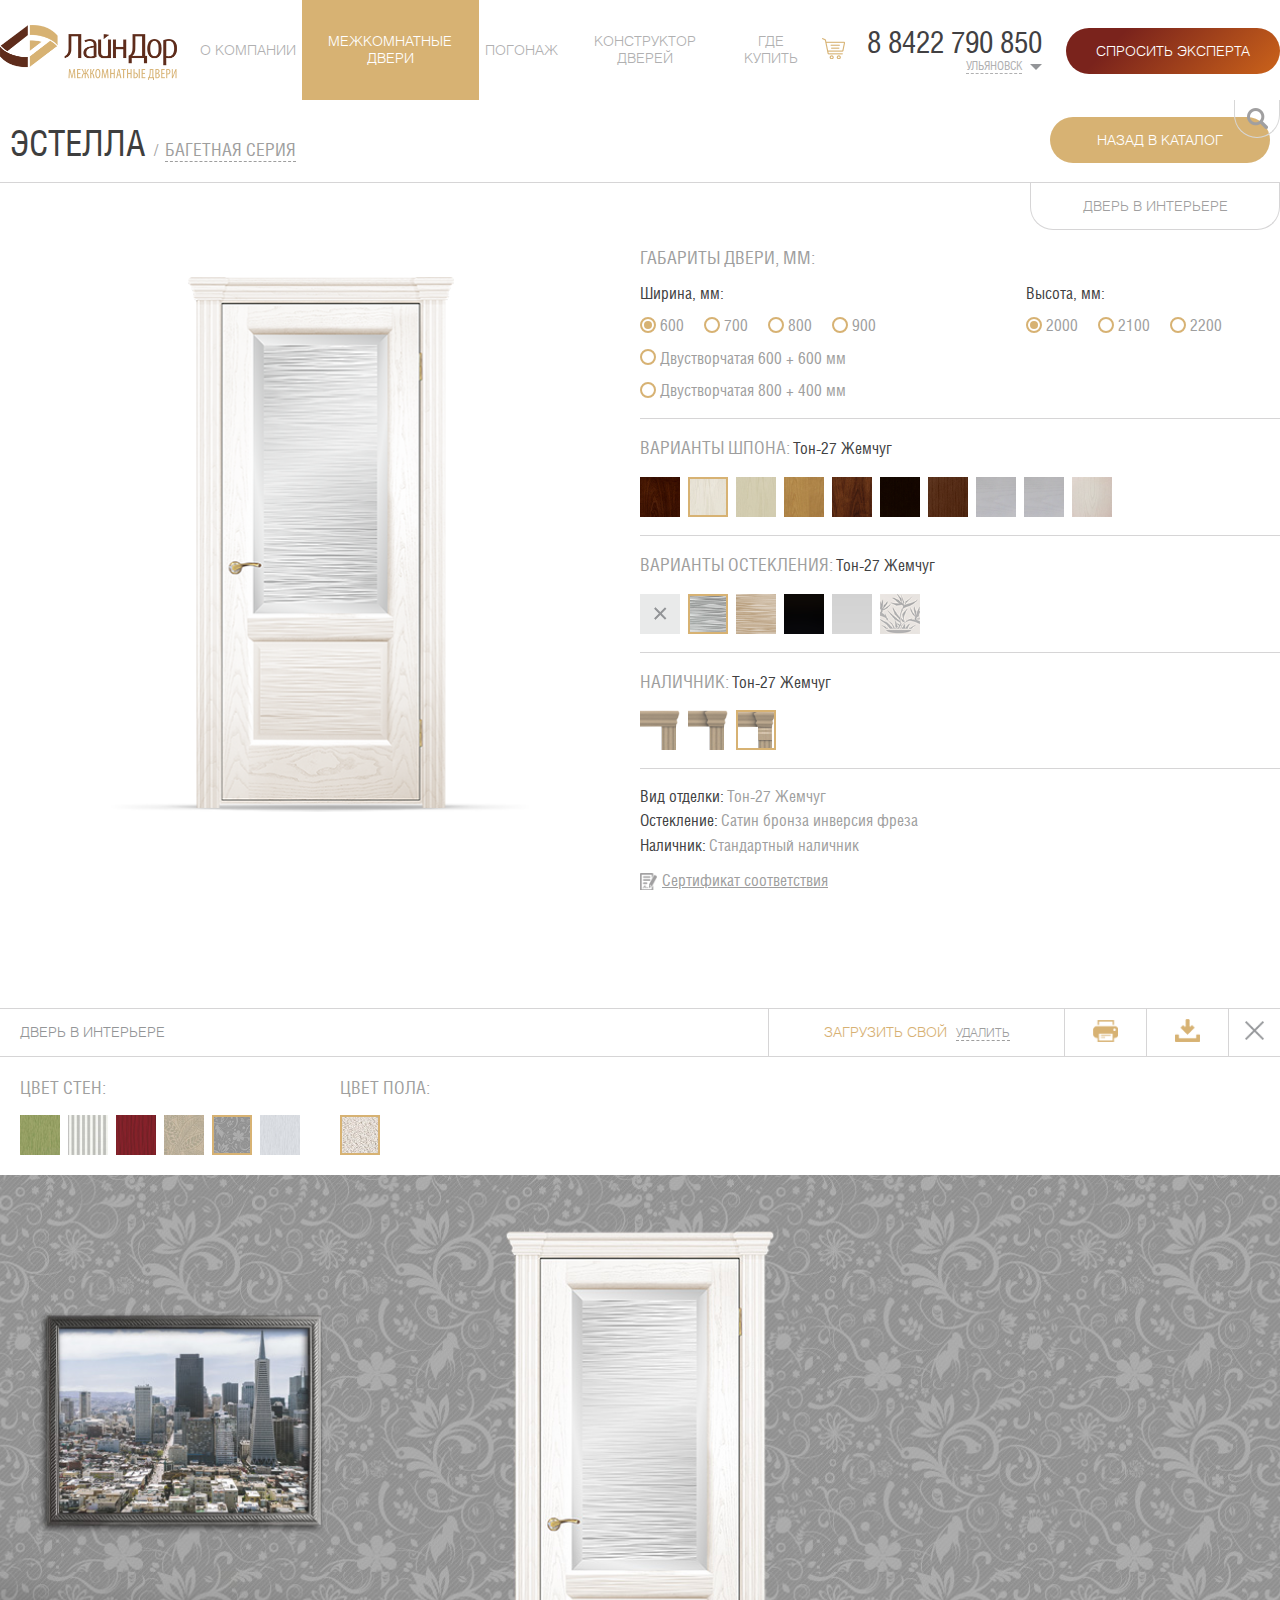
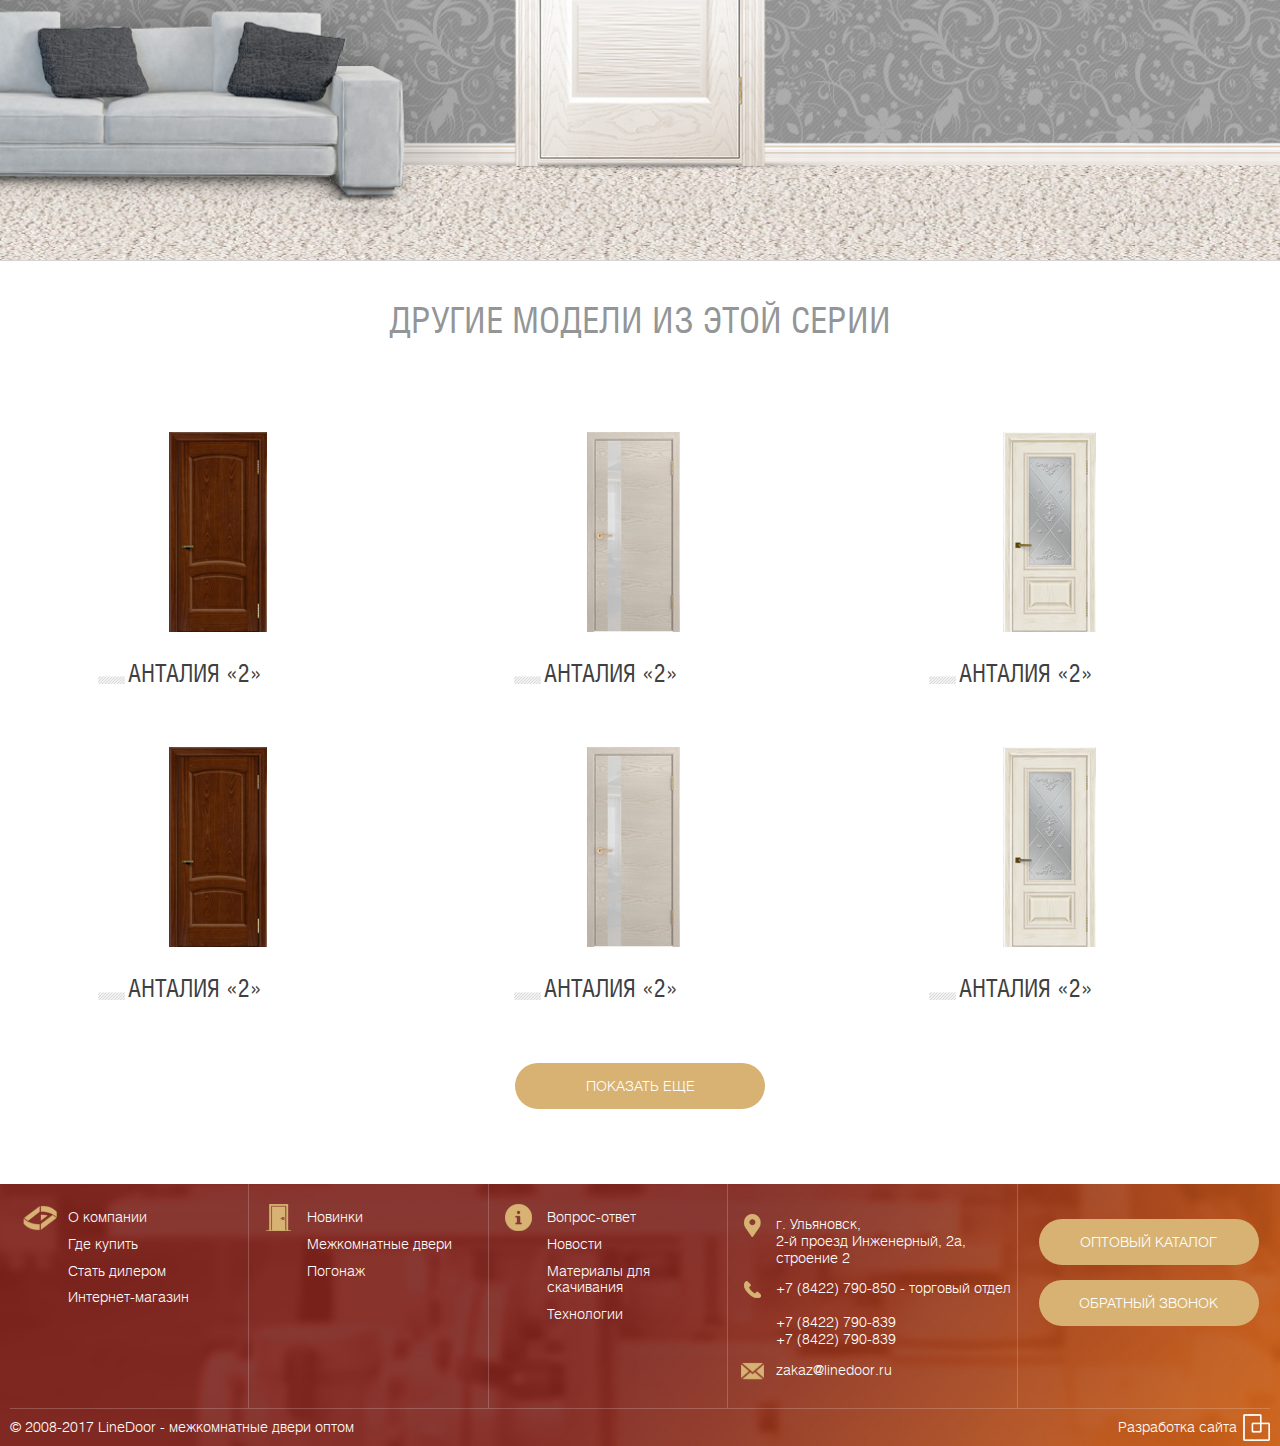
==== commit 428c7782: "down2" ====
--- a/index.html
+++ b/index.html
@@ -9,188 +9,20 @@
 	
 	<link rel="stylesheet" href="css/font.css">
 	
+
+	
 	<link href="css/style.css" type="text/css" rel="stylesheet" />
 	<link href="css/style2.css" type="text/css" rel="stylesheet" charset='utf-8' />
-	<link rel="stylesheet" href="css/reset.css">
 	<link rel="stylesheet" href="css/main.css">
 	<link rel="stylesheet" href="css/media.css">
 </head>
 <body>
 
-<section class="product">
-	<div class="container2">
-		<div class="product_header">
-
-			<div class="product_breadcrumbs">
-				<p class="product_name">эстелла</p>
-				<a href="#">Багетная серия</a>
-			</div>
-
-			<div class="btn_catalog-back">
-				<a href="#">
-					<p class="catalog-back-text">Назад в каталог</p>
-					<div class="catalog-back_xs">
-						<img src="img/back-arrow.png" alt="">
-					</div>
-				</a>
-			</div>
-
-			<div class="clearfix"></div>
-		</div>
-	</div>
-	
-	<div class="container">
-		<ul class="product_main-top">
-			<li class="door-interior">
-				<p>дверь в интерьере</p>
-			</li>
-			<li class="prod_upload">
-				<a href="#" class="prod_upload-your">загрузить свой</a>
-				<a href="#" class="prod_remove">удалить</a>
-			</li>
-			<li class="prod_print">
-				<a href="#">
-					<img src="img/prod_print.png" alt="">
-				</a>
-			</li>
-			<li class="prod_down">
-				<a href="#">
-					<img src="img/prod_down.png" alt="">
-				</a>
-			</li>
-			<li class="prod_exit">
-				<a href="#">
-					<img src="img/prod_exit.png" alt="">
-				</a>
-			</li>
-		</ul>
-
-		<ul class="product_color">
-			<li class="prod_color-walls">
-				<p class="color_title">Цвет стен:</p>
-
-				<ul class="color_choice row">
-					<li>
-						<a href="#">
-							<img src="img/color-walls-01.jpg" alt="">
-						</a>
-					</li>
-					<li>
-						<a href="#">
-							<img src="img/color-walls-02.jpg" alt="">
-						</a>
-					</li>
-					<li>
-						<a href="#">
-							<img src="img/color-walls-03.jpg" alt="">
-						</a>
-					</li>
-					<li>
-						<a href="#">
-							<img src="img/color-walls-04.jpg" alt="">
-						</a>
-					</li>
-					<li>
-						<a href="#" class="active">
-							<img src="img/color-walls-05.jpg" alt="">
-						</a>
-					</li>
-					<li>
-						<a href="#">
-							<img src="img/color-walls-06.jpg" alt="">
-						</a>
-					</li>
-				</ul>
-			</li>
-
-			<li class="prod_color-floor">
-				<p class="color_title">Цвет пола:</p>
-
-				<ul class="color_choice row">
-					<li>
-						<a href="#" class="active">
-							<img src="img/color-floor-01.jpg" alt="">
-						</a>
-					</li>
-
-				</ul>
-			</li>
-		</ul>
-	</div>
-
-	<div class="container">
-		<div class="product_display"></div>
-	</div>
-	
-</section>
-
-<section class="other-models">
-	<div class="container2">
-		<h3>Другие модели из этой серии</h3>
-		
-		<ul class="models_list row">
-			<li>
-				<a href="#">
-					<span class="model_img">
-						<img src="img/model-dor-01.jpg" alt="">
-					</span>
-					<p class="model_name">АНТАЛИЯ «2»</p>
-				</a>
-			</li>
-			<li>
-				<a href="#">
-					<span class="model_img">
-						<img src="img/model-dor-02.jpg" alt="">
-					</span>
-					<p class="model_name">АНТАЛИЯ «2»</p>
-				</a>
-			</li>
-			<li>
-				<a href="#">
-					<span class="model_img">
-						<img src="img/model-dor-03.jpg" alt="">
-					</span>
-					<p class="model_name">АНТАЛИЯ «2»</p>
-				</a>
-			</li>
-			<li>
-				<a href="#">
-					<span class="model_img">
-						<img src="img/model-dor-01.jpg" alt="">
-					</span>
-					<p class="model_name">АНТАЛИЯ «2»</p>
-				</a>
-			</li>
-			<li class="active">
-				<a href="#">
-					<span class="model_img">
-						<img src="img/model-dor-02.jpg" alt="">
-					</span>
-					<p class="model_name">АНТАЛИЯ «2»</p>
-				</a>
-			</li>
-			<li>
-				<a href="#">
-					<span class="model_img">
-						<img src="img/model-dor-03.jpg" alt="">
-					</span>
-					<p class="model_name">АНТАЛИЯ «2»</p>
-				</a>
-			</li>
-		</ul>
-
-		<div class="btn_show-more">
-			<a href="#">Показать еще</a>
-		</div>
-	</div>
-</section>
-
-
- <!--
+<!-- header -->
 <div class="block_section_menu_out">
 	<div class="block_section_menu">
-		<div class="block_search">--><!-- open -->
-<!--			<div class="block_search_btn"><a href=""></a></div>
+		<div class="block_search"><!-- open -->
+			<div class="block_search_btn"><a href=""></a></div>
 			<div class="block_search_open">
 				<input type="text" class="inp_search" placeholder="Поиск по сайту">
 				<input type="button" class="btn_search">
@@ -224,12 +56,439 @@
 					</ul>
 				</div>
 			</div>
-		</div>--><!-- block_main_menu -->
-<!--	</div>
+		</div><!-- block_main_menu -->
+	</div>
+
 </div>
-	
-	
-
+<!-- END header -->
+
+
+<div class="reset">
+<section class="product">
+	<div class="container2">
+		<div class="product_header">
+
+			<div class="product_breadcrumbs">
+				<p class="product_name">эстелла</p>
+				<a href="#">Багетная серия</a>
+			</div>
+
+			<div class="btn_catalog-back">
+				<a href="#">
+					<p class="catalog-back-text">Назад в каталог</p>
+					<div class="catalog-back_xs">
+						<img src="img/back-arrow.png" alt="">
+					</div>
+				</a>
+			</div>
+
+			<div class="clearfix"></div>
+		</div>
+	</div>
+
+<!-- product_door-selection -->
+  <div class="product_door-selection">
+	<div class="container door-select_wrap">
+		<div class="btn_door-interior">
+			<a href="#">дверь в интерьере</a>
+		</div>
+
+		<div class="row">
+
+			<div class="table-cell_door">
+				<div class="door_img">
+					<img src="img/door-selection-01.png" alt="">
+				</div>
+			</div>
+
+			<div class="table-cell_menu">
+
+				<div class="door_menu_item">
+					<p class="door_menu_item_title">Габариты двери, мм:</p>
+					<form class="door_form_dimensions row">
+						<div class="door_menu_dimen_block">
+							<p class="door_menu_dimen_title">Ширина, мм:</p>
+							<div class="dimen_input_radio">
+								<label>
+								    <input class="dimen_radio" type="radio" name="width" checked>
+								    <span class="radio-custom"></span>
+								    <span class="label">600</span>
+								</label>
+
+								<label>
+								    <input class="dimen_radio" type="radio" name="width">
+								    <span class="radio-custom"></span>
+								    <span class="label">700</span>
+								</label>
+
+								<label>
+								    <input class="dimen_radio" type="radio" name="width">
+								    <span class="radio-custom"></span>
+								    <span class="label">800</span>
+								</label>
+
+								<label>
+								    <input class="dimen_radio" type="radio" name="width">
+								    <span class="radio-custom"></span>
+								    <span class="label">900</span>
+								</label>
+							</div>
+							<div class="dimen_input_radio">
+								<label>
+								    <input class="dimen_radio" type="radio" name="width">
+								    <span class="radio-custom"></span>
+								    <span class="label">Двустворчатая 600 + 600 мм</span>
+								</label>
+							</div>
+							<div class="dimen_input_radio">
+								<label>
+								    <input class="dimen_radio" type="radio" name="width">
+								    <span class="radio-custom"></span>
+								    <span class="label">Двустворчатая 800 + 400 мм</span>
+								</label>
+							</div>
+
+						</div>
+						<div class="door_menu_dimen_block">
+							<p class="door_menu_dimen_title">Высота, мм:</p>
+
+							<div class="dimen_input_radio">
+								<label>
+								    <input class="dimen_radio" type="radio" name="height" checked>
+								    <span class="radio-custom"></span>
+								    <span class="label">2000</span>
+								</label>
+
+								<label>
+								    <input class="dimen_radio" type="radio" name="height">
+								    <span class="radio-custom"></span>
+								    <span class="label">2100</span>
+								</label>
+
+								<label>
+								    <input class="dimen_radio" type="radio" name="height">
+								    <span class="radio-custom"></span>
+								    <span class="label">2200</span>
+								</label>
+							</div>
+						</div>
+					</form>
+				</div>
+
+				<div class="door_menu_item">
+					<p class="door_menu_item_title">Варианты шпона:</p>
+					<p class="door_menu_item_subtitle">Тон-27 Жемчуг</p>
+
+					<ul class="material_choice row">
+						<li>
+							<a href="#">
+								<img src="img/shpon-01.png" alt="">
+							</a>
+						</li>
+
+						<li>
+							<a href="#" class="active">
+								<img src="img/shpon-02.png" alt="">
+							</a>
+						</li>
+
+						<li>
+							<a href="#">
+								<img src="img/shpon-03.png" alt="">
+							</a>
+						</li>
+
+						<li>
+							<a href="#">
+								<img src="img/shpon-04.png" alt="">
+							</a>
+						</li>
+
+						<li>
+							<a href="#">
+								<img src="img/shpon-05.png" alt="">
+							</a>
+						</li>
+
+						<li>
+							<a href="#">
+								<img src="img/shpon-06.png" alt="">
+							</a>
+						</li>
+
+						<li>
+							<a href="#">
+								<img src="img/shpon-07.png" alt="">
+							</a>
+						</li>
+
+						<li>
+							<a href="#">
+								<img src="img/shpon-08.png" alt="">
+							</a>
+						</li>
+
+						<li>
+							<a href="#">
+								<img src="img/shpon-09.png" alt="">
+							</a>
+						</li>
+
+						<li>
+							<a href="#">
+								<img src="img/shpon-10.png" alt="">
+							</a>
+						</li>
+					</ul>
+						
+					
+				</div>
+
+				<div class="door_menu_item">
+					<p class="door_menu_item_title">Варианты Остекления:</p>
+					<p class="door_menu_item_subtitle">Тон-27 Жемчуг</p>
+
+					<ul class="material_choice row">
+						<li>
+							<a href="#">
+								<img src="img/glazing-01.png" alt="">
+							</a>
+						</li>
+
+						<li>
+							<a href="#" class="active">
+								<img src="img/glazing-02.png" alt="">
+							</a>
+						</li>
+
+						<li>
+							<a href="#">
+								<img src="img/glazing-03.png" alt="">
+							</a>
+						</li>
+
+						<li>
+							<a href="#">
+								<img src="img/glazing-04.png" alt="">
+							</a>
+						</li>
+
+						<li>
+							<a href="#">
+								<img src="img/glazing-05.png" alt="">
+							</a>
+						</li>
+
+						<li>
+							<a href="#">
+								<img src="img/glazing-06.png" alt="">
+							</a>
+						</li>
+					</ul>
+					
+				</div>
+
+				<div class="door_menu_item">
+					<p class="door_menu_item_title">Наличник:</p>
+					<p class="door_menu_item_subtitle">Тон-27 Жемчуг</p>
+
+					<ul class="material_choice row">
+						<li>
+							<a href="#">
+								<img src="img/corner-01.png" alt="">
+							</a>
+						</li>
+
+						<li>
+							<a href="#">
+								<img src="img/corner-02.png" alt="">
+							</a>
+						</li>
+
+						<li>
+							<a href="#" class="active">
+								<img src="img/corner-03.png" alt="">
+							</a>
+						</li>
+					</ul>
+				</div>
+
+				<div class="door_menu_item">
+					<div class="door_choice_block-text">
+						<p class="door_choice_title">Вид отделки:</p>
+						<p class="door_choice_name"> Тон-27 Жемчуг</p>
+					</div>
+					<div class="door_choice_block-text">
+						<p class="door_choice_title">Остекление:</p>
+						<p class="door_choice_name"> Сатин бронза инверсия фреза</p>
+					</div>
+					<div class="door_choice_block-text">
+						<p class="door_choice_title">Наличник:</p>
+						<p class="door_choice_name"> Стандартный наличник</p>
+					</div>
+
+					<a href="#" class="door_choice_cert">Сертификат соответствия</a>
+				</div>
+
+			</div>
+
+		</div>
+	</div>
+  </div>
+<!-- END product_door-selection -->
+
+<!-- product_door-interior -->
+  <div class="product_door-interior">
+	<div class="container">
+		<ul class="product_main-top">
+			<li class="door-interior">
+				<p>дверь в интерьере</p>
+			</li>
+			<li class="prod_upload">
+				<a href="#" class="prod_upload-your">загрузить свой</a>
+				<a href="#" class="prod_remove">удалить</a>
+			</li>
+			<li class="prod_print">
+				<a href="#">
+					<img src="img/prod_print.png" alt="">
+				</a>
+			</li>
+			<li class="prod_down">
+				<a href="#">
+					<img src="img/prod_down.png" alt="">
+				</a>
+			</li>
+			<li class="prod_exit">
+				<a href="#">
+					<img src="img/prod_exit.png" alt="">
+				</a>
+			</li>
+		</ul>
+
+		<ul class="product_color">
+			<li class="prod_color-walls">
+				<p class="color_title">Цвет стен:</p>
+
+				<ul class="color_choice row">
+					<li>
+						<a href="#">
+							<img src="img/color-walls-01.jpg" alt="">
+						</a>
+					</li>
+					<li>
+						<a href="#">
+							<img src="img/color-walls-02.jpg" alt="">
+						</a>
+					</li>
+					<li>
+						<a href="#">
+							<img src="img/color-walls-03.jpg" alt="">
+						</a>
+					</li>
+					<li>
+						<a href="#">
+							<img src="img/color-walls-04.jpg" alt="">
+						</a>
+					</li>
+					<li>
+						<a href="#" class="active">
+							<img src="img/color-walls-05.jpg" alt="">
+						</a>
+					</li>
+					<li>
+						<a href="#">
+							<img src="img/color-walls-06.jpg" alt="">
+						</a>
+					</li>
+				</ul>
+			</li>
+
+			<li class="prod_color-floor">
+				<p class="color_title">Цвет пола:</p>
+
+				<ul class="color_choice row">
+					<li>
+						<a href="#" class="active">
+							<img src="img/color-floor-01.jpg" alt="">
+						</a>
+					</li>
+
+				</ul>
+			</li>
+		</ul>
+	</div>
+
+	<div class="container">
+		<div class="product_display"></div>
+	</div>
+  </div>
+<!-- END product_door-interior -->
+
+</section>
+
+<section class="other-models">
+	<div class="container2">
+		<h3>Другие модели из этой серии</h3>
+		
+		<ul class="models_list row">
+			<li>
+				<a href="#">
+					<span class="model_img">
+						<img src="img/model-dor-01.jpg" alt="">
+					</span>
+					<p class="model_name">АНТАЛИЯ «2»</p>
+				</a>
+			</li>
+			<li>
+				<a href="#">
+					<span class="model_img">
+						<img src="img/model-dor-02.jpg" alt="">
+					</span>
+					<p class="model_name">АНТАЛИЯ «2»</p>
+				</a>
+			</li>
+			<li>
+				<a href="#">
+					<span class="model_img">
+						<img src="img/model-dor-03.jpg" alt="">
+					</span>
+					<p class="model_name">АНТАЛИЯ «2»</p>
+				</a>
+			</li>
+			<li>
+				<a href="#">
+					<span class="model_img">
+						<img src="img/model-dor-01.jpg" alt="">
+					</span>
+					<p class="model_name">АНТАЛИЯ «2»</p>
+				</a>
+			</li>
+			<li class="active">
+				<a href="#">
+					<span class="model_img">
+						<img src="img/model-dor-02.jpg" alt="">
+					</span>
+					<p class="model_name">АНТАЛИЯ «2»</p>
+				</a>
+			</li>
+			<li>
+				<a href="#">
+					<span class="model_img">
+						<img src="img/model-dor-03.jpg" alt="">
+					</span>
+					<p class="model_name">АНТАЛИЯ «2»</p>
+				</a>
+			</li>
+		</ul>
+
+		<div class="btn_show-more">
+			<a href="#">Показать еще</a>
+		</div>
+	</div>
+</section>
+</div>
+
+<!-- footer -->
 <div class="block_footer">
 	<div class="footer_menu_mobile open">
 		<div class="footer_menu_mobile_head"><a href="">Меню</a></div>
@@ -295,9 +554,9 @@
 		</div>
 	</div>
 </div>
- -->
+<!-- END footer -->
+
 	<script src="https://ajax.googleapis.com/ajax/libs/jquery/1.11.1/jquery.min.js"></script>
-	<script type="text/javascript" src="js/bootstrap.min.js"></script>
 	<script type="text/javascript" src="js/main.js"></script>
 </body>
 </html>--- a/css/main.css
+++ b/css/main.css
@@ -1,67 +1,216 @@
-.clearfix {
+.reset {
+  /* HTML5 display-role reset for older browsers */
+}
+.reset html,
+.reset body,
+.reset div,
+.reset span,
+.reset applet,
+.reset object,
+.reset iframe,
+.reset h1,
+.reset h2,
+.reset h3,
+.reset h4,
+.reset h5,
+.reset h6,
+.reset p,
+.reset blockquote,
+.reset pre,
+.reset a,
+.reset abbr,
+.reset acronym,
+.reset address,
+.reset big,
+.reset cite,
+.reset code,
+.reset del,
+.reset dfn,
+.reset em,
+.reset img,
+.reset ins,
+.reset kbd,
+.reset q,
+.reset s,
+.reset samp,
+.reset small,
+.reset strike,
+.reset strong,
+.reset sub,
+.reset sup,
+.reset tt,
+.reset var,
+.reset b,
+.reset u,
+.reset i,
+.reset center,
+.reset dl,
+.reset dt,
+.reset dd,
+.reset ol,
+.reset ul,
+.reset li,
+.reset fieldset,
+.reset form,
+.reset label,
+.reset legend,
+.reset table,
+.reset caption,
+.reset tbody,
+.reset tfoot,
+.reset thead,
+.reset tr,
+.reset th,
+.reset td,
+.reset article,
+.reset aside,
+.reset canvas,
+.reset details,
+.reset embed,
+.reset figure,
+.reset figcaption,
+.reset footer,
+.reset header,
+.reset hgroup,
+.reset menu,
+.reset nav,
+.reset output,
+.reset ruby,
+.reset section,
+.reset summary,
+.reset time,
+.reset mark,
+.reset audio,
+.reset video {
+  margin: 0;
+  padding: 0;
+  border: 0;
+  vertical-align: baseline;
+}
+.reset * {
+  -webkit-box-sizing: border-box;
+  box-sizing: border-box;
+}
+.reset :after,
+.reset :before {
+  -webkit-box-sizing: border-box;
+  box-sizing: border-box;
+}
+.reset article,
+.reset aside,
+.reset details,
+.reset figcaption,
+.reset figure,
+.reset footer,
+.reset header,
+.reset hgroup,
+.reset menu,
+.reset nav,
+.reset section {
+  display: block;
+}
+.reset body {
+  line-height: 1;
+}
+.reset ol,
+.reset ul,
+.reset li {
+  list-style: none;
+}
+.reset blockquote,
+.reset q {
+  quotes: none;
+}
+.reset blockquote:before,
+.reset blockquote:after,
+.reset q:before,
+.reset q:after {
+  content: '';
+  content: none;
+}
+.reset table {
+  border-collapse: collapse;
+  border-spacing: 0;
+}
+.reset a {
+  color: #000;
+  text-decoration: none;
+  display: inline-block;
+}
+.reset a:focus,
+.reset a:hover {
+  text-decoration: none;
+  outline: none;
+}
+.reset {
+  /*--------- product_door-selection ---------*/
+  /* -------- radio -------- */
+  /* -------- end radio -------- */
+}
+.reset .clearfix {
   clear: both;
   content: "";
   display: block;
 }
-.row {
-  position: relative;
-}
-.row::after {
+.reset .row::after {
   clear: both;
   content: "";
-  display: block;
-}
-.container,
-.container2 {
+  display: table;
+}
+.reset .container,
+.reset .container2 {
   max-width: 1422px;
   width: 100%;
   margin: 0 auto;
 }
-.product {
+.reset .product {
   text-transform: uppercase;
   border-bottom: 1px solid #d6d5d6;
 }
-.product_header {
+.reset .product_header {
   padding: 17px 0;
 }
-.product_breadcrumbs {
+.reset .product_breadcrumbs {
   margin-top: 5px;
   float: left;
   color: #9e9e9e;
 }
-.product_breadcrumbs a {
+.reset .product_breadcrumbs a {
   position: relative;
   display: inline-block;
   border-bottom: 1px dashed #9e9e9e;
   color: #9e9e9e;
   font-size: 18px;
+  font-family: "HeliosCond";
+  font-weight: 400;
   margin-left: 15px;
 }
-.product_breadcrumbs a::before {
+.reset .product_breadcrumbs a::before {
   content: "/";
   position: absolute;
   left: -11px;
   bottom: 0px;
   font-size: 16px;
 }
-.product_name {
+.reset .product_name {
   color: #3e3e3e;
   font-family: "HeliosCond";
+  font-weight: 400;
   font-size: 36px;
   display: inline-block;
 }
-.btn_catalog-back {
+.reset .btn_catalog-back {
   float: right;
   width: 220px;
 }
-.btn_catalog-back p {
+.reset .btn_catalog-back p {
   line-height: 46px;
   font-size: 14px;
   font-weight: 300;
   text-transform: uppercase;
   text-decoration: none;
 }
-.btn_catalog-back a {
+.reset .btn_catalog-back a {
   cursor: pointer;
   position: relative;
   display: inline-block;
@@ -74,7 +223,7 @@
           border-radius: 23px;
   border: 0;
 }
-.btn_catalog-back a:hover {
+.reset .btn_catalog-back a:hover {
   background: #7a231c;
   background: -webkit-linear-gradient(315deg, #7a231c 0%, #7a231c 24%, #cb631a 100%);
   background: linear-gradient(135deg, #7a231c 0%, #7a231c 24%, #cb631a 100%);
@@ -82,178 +231,189 @@
   -webkit-border-radius: 23px;
           border-radius: 23px;
 }
-.catalog-back_xs {
+.reset .catalog-back_xs {
   display: none;
   width: 22px;
   margin-top: 14px;
 }
-.catalog-back_xs img {
-  width: 100%;
-}
-.product_main-top {
+.reset .catalog-back_xs img {
+  width: 100%;
+}
+.reset .product_main-top {
   display: table;
   width: 100%;
   height: 48px;
   border: 1px solid #d6d5d6;
   border-bottom: none;
 }
-.product_main-top li {
+.reset .product_main-top li {
   display: table-cell;
   vertical-align: middle;
 }
-.product_main-top li + li {
+.reset .product_main-top li + li {
   border-left: 1px solid #d6d5d6;
 }
-.door-interior {
+.reset .door-interior {
   padding-left: 20px;
   padding-right: 5px;
 }
-.door-interior p {
+.reset .door-interior p {
   color: #939597;
-  font-family: "HeliosLight";
+  font-family: "Helios";
+  font-weight: 300;
   font-size: 14px;
 }
-.prod_upload {
+.reset .prod_upload {
   text-align: center;
   width: 296px;
   padding: 0 5px;
 }
-.prod_upload a + a {
+.reset .prod_upload a + a {
   margin-left: 5px;
 }
-.prod_upload-your {
+.reset .prod_upload-your {
   color: #d7b173;
-  font-family: "HeliosLight";
-}
-.prod_upload-your:hover {
+  font-family: "Helios";
+  font-weight: 300;
+}
+.reset .prod_upload-your:hover {
   color: #d7b173;
 }
-.prod_remove {
-  color: #9e9e9e;
-  font-family: "HeliosLight";
+.reset .prod_remove {
+  color: #9e9e9e;
+  font-family: "Helios";
+  font-weight: 300;
   font-size: 12px;
   border-bottom: 1px dashed #9e9e9e;
 }
-.prod_remove:hover {
-  color: #9e9e9e;
-}
-.prod_print {
+.reset .prod_remove:hover {
+  color: #9e9e9e;
+}
+.reset .prod_print {
   text-align: center;
   width: 1px;
   padding: 0 28px;
 }
-.prod_print a {
+.reset .prod_print a {
   width: 25px;
 }
-.prod_print a img {
-  width: 100%;
-}
-.prod_down {
+.reset .prod_print a img {
+  width: 100%;
+}
+.reset .prod_down {
   text-align: center;
   width: 1px;
   padding: 0 28px;
 }
-.prod_down a {
+.reset .prod_down a {
   width: 25px;
 }
-.prod_down a img {
-  width: 100%;
-}
-.prod_exit {
+.reset .prod_down a img {
+  width: 100%;
+}
+.reset .prod_exit {
   text-align: center;
   width: 1px;
   padding: 0 16px;
 }
-.prod_exit a {
+.reset .prod_exit a {
   width: 19px;
 }
-.prod_exit a img {
-  width: 100%;
-}
-.product_color {
+.reset .prod_exit a img {
+  width: 100%;
+}
+.reset .product_color {
   width: 100%;
   border: 1px solid #d6d5d6;
   border-bottom: none;
   padding: 20px 0;
   display: table;
 }
-.product_color > li {
+.reset .product_color > li {
   display: table-cell;
   padding: 0 20px;
 }
-.prod_color-walls {
+.reset .prod_color-walls {
   width: 320px;
 }
-.prod_color-floor {
+.reset .prod_color-floor {
   margin-left: 50px;
 }
-.color_title {
+.reset .color_title {
   color: #a09fa0;
   font-family: "HeliosCond";
+  font-weight: 400;
   margin-bottom: 8px;
-}
-.color_choice {
+  font-size: 18px;
+}
+.reset .color_choice {
   margin-left: -4px;
   margin-right: -4px;
 }
-.color_choice > li {
+.reset .color_choice > li {
   float: left;
   margin: 8px 4px 0;
   font-size: 0;
   line-height: 0;
   letter-spacing: -1px;
 }
-.color_choice > li a {
+.reset .color_choice > li a {
   width: 40px;
   height: 40px;
   position: relative;
   overflow: hidden;
 }
-.color_choice > li img {
+.reset .color_choice > li img {
   position: absolute;
   top: 0;
   right: 0;
   bottom: 0;
   left: 0;
   margin: auto;
-}
-.color_choice .active {
+  width: 100%;
+}
+.reset .color_choice .active {
   border: 2px solid #d7b273;
 }
-.product_display {
+.reset .color_choice .active img {
+  width: -webkit-calc(104%);
+  width: calc(104%);
+}
+.reset .product_display {
   width: 100%;
   height: 685px;
   background: url(../img/prod-display.jpg) center bottom no-repeat;
   background-size: auto 100%;
 }
-.other-models {
+.reset .other-models {
   padding: 38px 0 75px;
   text-transform: uppercase;
 }
-.other-models h3 {
+.reset .other-models h3 {
   font-family: "HeliosCond";
   font-weight: 400;
   font-size: 36px;
   color: #939597;
   text-align: center;
-}
-.models_list > li {
+  margin-bottom: 90px;
+}
+.reset .models_list > li {
   float: left;
   width: 230px;
-  margin-top: 60px;
-}
-.models_list a {
-  width: 100%;
-  text-align: center;
-}
-.model_img {
+  margin-bottom: 60px;
+}
+.reset .models_list a {
+  width: 100%;
+  text-align: center;
+}
+.reset .model_img {
   display: block;
   margin-bottom: 23px;
 }
-.model_img img {
+.reset .model_img img {
   height: 200px;
 }
-.model_name {
+.reset .model_name {
   text-align: left;
   padding-left: 30px;
   color: #404041;
@@ -262,7 +422,7 @@
   font-weight: 400;
   position: relative;
 }
-.model_name::before {
+.reset .model_name::before {
   position: absolute;
   content: "";
   background: url(../img/model_name.png) 0 0 no-repeat;
@@ -272,12 +432,12 @@
   width: 27px;
   height: 8px;
 }
-.btn_show-more {
+.reset .btn_show-more {
   display: block;
   width: 250px;
-  margin: 60px auto 0;
-}
-.btn_show-more a {
+  margin: 0 auto;
+}
+.reset .btn_show-more a {
   cursor: pointer;
   position: relative;
   display: inline-block;
@@ -294,7 +454,7 @@
           border-radius: 23px;
   border: 0;
 }
-.btn_show-more a:hover {
+.reset .btn_show-more a:hover {
   background: #7a231c;
   background: -webkit-linear-gradient(315deg, #7a231c 0%, #7a231c 24%, #cb631a 100%);
   background: linear-gradient(135deg, #7a231c 0%, #7a231c 24%, #cb631a 100%);
@@ -302,3 +462,203 @@
   -webkit-border-radius: 23px;
           border-radius: 23px;
 }
+.reset .product_door-selection {
+  border-top: 1px solid #d6d5d6;
+}
+.reset .door-select_wrap {
+  position: relative;
+  padding: 64px 0 100px;
+}
+.reset .btn_door-interior {
+  display: block;
+  width: 250px;
+  position: absolute;
+  right: 0;
+  top: 0;
+}
+.reset .btn_door-interior a {
+  cursor: pointer;
+  width: 100%;
+  line-height: 46px;
+  color: #a09fa0;
+  font-size: 14px;
+  font-weight: 300;
+  text-align: center;
+  text-transform: uppercase;
+  text-decoration: none;
+  -webkit-border-radius: 0 0 23px 23px;
+          border-radius: 0 0 23px 23px;
+  border: 1px solid #d6d5d6;
+  border-top: none;
+}
+.reset .door-selection_table {
+  display: table;
+  width: 100%;
+}
+.reset .table-cell_door,
+.reset .table-cell_menu {
+  width: 50%;
+  float: left;
+}
+.reset .table-cell_door {
+  text-align: center;
+  padding-top: 30px;
+}
+.reset .door_img {
+  height: 535px;
+}
+.reset .door_img img {
+  height: 100%;
+}
+.reset .table-cell_menu {
+  text-transform: none;
+  font-family: "HeliosCond";
+  font-weight: 400;
+}
+.reset .material_choice {
+  margin-left: -4px;
+}
+.reset .material_choice > li {
+  float: left;
+  margin: 8px 4px 0;
+  font-size: 0;
+  line-height: 0;
+  letter-spacing: -1px;
+}
+.reset .material_choice > li a {
+  width: 40px;
+  height: 40px;
+  position: relative;
+  overflow: hidden;
+}
+.reset .material_choice > li img {
+  position: absolute;
+  top: 0;
+  right: 0;
+  bottom: 0;
+  left: 0;
+  margin: auto;
+  width: 100%;
+}
+.reset .material_choice .active {
+  border: 2px solid #d7b273;
+}
+.reset .material_choice .active img {
+  width: -webkit-calc(104%);
+  width: calc(104%);
+}
+.reset .door_menu_item {
+  padding: 18px 0 18px;
+}
+.reset .door_menu_item:first-child {
+  padding: 0 0 18px;
+}
+.reset .door_menu_item + .door_menu_item {
+  border-top: 1px solid #d6d5d6;
+}
+.reset .door_menu_item_title {
+  text-transform: uppercase;
+  display: inline-block;
+  color: #9e9e9e;
+  font-size: 18px;
+  margin-bottom: 10px;
+}
+.reset .door_menu_item_subtitle {
+  display: inline-block;
+  color: #404041;
+  font-size: 16px;
+  margin-bottom: 10px;
+}
+.reset .door_menu_dimen_title {
+  color: #404041;
+  font-size: 16px;
+  margin-bottom: 10px;
+}
+.reset .door_menu_dimen_block {
+  float: left;
+  margin-top: 5px;
+}
+.reset .door_menu_dimen_block:first-child {
+  margin-right: 150px;
+}
+.reset .door_choice_block-text p {
+  display: inline-block;
+}
+.reset .door_form_dimensions {
+  color: #9e9e9e;
+  font-size: 16px;
+}
+.reset .dimen_input_radio label + label {
+  margin-left: 16px;
+}
+.reset .dimen_input_radio + .dimen_input_radio {
+  margin-top: 10px;
+}
+.reset .dimen_radio {
+  display: none;
+}
+.reset .radio-custom {
+  width: 16px;
+  height: 16px;
+  border: 2px solid #d7b273;
+  -webkit-border-radius: 2px;
+          border-radius: 2px;
+  position: relative;
+  margin-bottom: 2px;
+}
+.reset .radio-custom,
+.reset .label {
+  display: inline-block;
+  vertical-align: middle;
+  cursor: pointer;
+}
+.reset .dimen_radio:checked + .radio-custom::before {
+  content: "";
+  display: block;
+  position: absolute;
+  top: 2px;
+  right: 2px;
+  bottom: 2px;
+  left: 2px;
+  background: #d7b273;
+  -webkit-border-radius: 2px;
+          border-radius: 2px;
+}
+.reset .radio-custom,
+.reset .dimen_radio:checked + .radio-custom::before {
+  -webkit-border-radius: 50%;
+          border-radius: 50%;
+}
+.reset .door_choice_block-text + .door_choice_block-text {
+  margin-top: 5px;
+}
+.reset .door_choice_title {
+  color: #404041;
+  font-size: 16px;
+}
+.reset .door_choice_name {
+  color: #9e9e9e;
+  font-size: 16px;
+}
+.reset a.door_choice_cert {
+  margin-top: 14px;
+  padding-top: 2px;
+  padding-left: 22px;
+  position: relative;
+  color: #9e9e9e;
+  font-size: 16px;
+  text-decoration: underline;
+}
+.reset a.door_choice_cert:hover {
+  color: #9e9e9e;
+}
+.reset a.door_choice_cert::before {
+  position: absolute;
+  content: "";
+  background: url(../img/door-certificate.png) 0 0 no-repeat;
+  background-size: cover;
+  left: 0px;
+  bottom: 0px;
+  width: 17px;
+  height: 17px;
+}
--- a/css/media.css
+++ b/css/media.css
@@ -1,113 +1,368 @@
+.reset {
+  /* HTML5 display-role reset for older browsers */
+}
+.reset html,
+.reset body,
+.reset div,
+.reset span,
+.reset applet,
+.reset object,
+.reset iframe,
+.reset h1,
+.reset h2,
+.reset h3,
+.reset h4,
+.reset h5,
+.reset h6,
+.reset p,
+.reset blockquote,
+.reset pre,
+.reset a,
+.reset abbr,
+.reset acronym,
+.reset address,
+.reset big,
+.reset cite,
+.reset code,
+.reset del,
+.reset dfn,
+.reset em,
+.reset img,
+.reset ins,
+.reset kbd,
+.reset q,
+.reset s,
+.reset samp,
+.reset small,
+.reset strike,
+.reset strong,
+.reset sub,
+.reset sup,
+.reset tt,
+.reset var,
+.reset b,
+.reset u,
+.reset i,
+.reset center,
+.reset dl,
+.reset dt,
+.reset dd,
+.reset ol,
+.reset ul,
+.reset li,
+.reset fieldset,
+.reset form,
+.reset label,
+.reset legend,
+.reset table,
+.reset caption,
+.reset tbody,
+.reset tfoot,
+.reset thead,
+.reset tr,
+.reset th,
+.reset td,
+.reset article,
+.reset aside,
+.reset canvas,
+.reset details,
+.reset embed,
+.reset figure,
+.reset figcaption,
+.reset footer,
+.reset header,
+.reset hgroup,
+.reset menu,
+.reset nav,
+.reset output,
+.reset ruby,
+.reset section,
+.reset summary,
+.reset time,
+.reset mark,
+.reset audio,
+.reset video {
+  margin: 0;
+  padding: 0;
+  border: 0;
+  vertical-align: baseline;
+}
+.reset * {
+  -webkit-box-sizing: border-box;
+  box-sizing: border-box;
+}
+.reset :after,
+.reset :before {
+  -webkit-box-sizing: border-box;
+  box-sizing: border-box;
+}
+.reset article,
+.reset aside,
+.reset details,
+.reset figcaption,
+.reset figure,
+.reset footer,
+.reset header,
+.reset hgroup,
+.reset menu,
+.reset nav,
+.reset section {
+  display: block;
+}
+.reset body {
+  line-height: 1;
+}
+.reset ol,
+.reset ul,
+.reset li {
+  list-style: none;
+}
+.reset blockquote,
+.reset q {
+  quotes: none;
+}
+.reset blockquote:before,
+.reset blockquote:after,
+.reset q:before,
+.reset q:after {
+  content: '';
+  content: none;
+}
+.reset table {
+  border-collapse: collapse;
+  border-spacing: 0;
+}
+.reset a {
+  color: #000;
+  text-decoration: none;
+  display: inline-block;
+}
+.reset a:focus,
+.reset a:hover {
+  text-decoration: none;
+  outline: none;
+}
 @media only screen and (max-width: 1422px) {
-  .container2 {
+  .reset .container2 {
     padding-right: 10px;
     padding-left: 10px;
   }
-  .product_main-top,
-  .product_color {
+  .reset .product_main-top,
+  .reset .product_color {
     border-right: none;
     border-left: none;
   }
-  .models_list > li {
+  .reset .models_list > li {
     width: 33%;
   }
-  .models_list p {
+  .reset .models_list p {
     display: inline-block;
     margin-left: -76px;
   }
 }
+@media only screen and (max-width: 1199px) {
+  .reset .door_menu_dimen_block {
+    width: 100%;
+    margin-top: 20px;
+  }
+  .reset .door_menu_dimen_block:first-child {
+    margin-top: 5px;
+    margin-right: 0px;
+  }
+}
 @media only screen and (max-width: 991px) {
-  .product_display {
+  .reset .product_display {
     height: 620px;
   }
-  .other-models {
+  .reset .other-models {
     padding: 30px 0 45px;
     text-transform: uppercase;
   }
-  .other-models h3 {
+  .reset .other-models h3 {
     font-size: 24px;
-  }
-  .models_list > li {
+    margin-bottom: 60px;
+  }
+  .reset .models_list > li {
     width: 33%;
   }
-  .models_list p {
+  .reset .models_list p {
     margin-left: 0px;
   }
-  .model_name {
+  .reset .model_name {
     font-size: 18px;
   }
+  .reset .table-cell_door {
+    padding-top: 15px;
+  }
+  .reset .door_img {
+    height: 450px;
+  }
 }
 @media only screen and (max-width: 767px) {
-  .btn_catalog-back {
+  .reset .btn_catalog-back {
     float: right;
     width: 46px;
   }
-  .catalog-back-text {
+  .reset .catalog-back-text {
     display: none;
   }
-  .catalog-back_xs {
+  .reset .catalog-back_xs {
     display: inline-block;
   }
-  .prod_upload {
+  .reset .prod_upload {
     width: auto;
   }
-  .door-interior {
+  .reset .door-interior {
     padding-left: 10px;
   }
-  .product_color > li {
+  .reset .product_color > li {
     width: 50%;
     padding: 0 10px;
   }
-  .product_display {
+  .reset .product_display {
     height: 440px;
   }
-  .other-models {
-    padding: 20px 0;
-  }
-  .other-models h3 {
-    font-size: 18px;
+  .reset .table-cell_door,
+  .reset .table-cell_menu {
+    width: 100%;
+    float: left;
+  }
+  .reset .table-cell_door {
+    margin-bottom: 25px;
+  }
+  .reset .table-cell_menu {
+    padding: 0 10px;
   }
 }
 @media only screen and (max-width: 480px) {
-  .product_header {
+  .reset .product_header {
     padding: 10px 0;
   }
-  .product_breadcrumbs {
+  .reset .product_breadcrumbs {
     margin-top: 18px;
     float: left;
   }
-  .product_breadcrumbs a {
+  .reset .product_breadcrumbs a {
     font-size: 10px;
     margin-left: 10px;
   }
-  .product_breadcrumbs a::before {
+  .reset .product_breadcrumbs a::before {
     left: -10px;
     bottom: 0px;
     font-size: 10px;
   }
-  .product_name {
+  .reset .product_name {
     font-size: 18px;
   }
-  .product_main-top {
-    height: 40px;
-  }
-  .door-interior p,
-  .prod_upload-your,
-  .prod_remove {
-    font-size: 10px;
-  }
-  .prod_print,
-  .prod_down,
-  .prod_exit {
+  .reset .prod_print,
+  .reset .prod_down,
+  .reset .prod_exit {
     width: 1px;
     padding: 0 8px;
   }
-  .prod_print a,
-  .prod_down a,
-  .prod_exit a {
+  .reset .prod_print a,
+  .reset .prod_down a,
+  .reset .prod_exit a {
     width: 15px;
   }
-  .models_list > li {
+  .reset .other-models {
+    padding: 20px 0;
+  }
+  .reset .other-models h3 {
+    font-size: 18px;
+    margin-bottom: 30px;
+  }
+  .reset .models_list > li {
     width: 50%;
   }
-}
+  .reset .btn_door-interior {
+    width: 130px;
+  }
+  .reset .btn_door-interior a {
+    line-height: 36px;
+    color: #a09fa0;
+    font-size: 10px;
+    font-weight: 300;
+    -webkit-border-radius: 0 0 0 17px;
+            border-radius: 0 0 0 17px;
+    border: 1px solid #d6d5d6;
+    border-top: none;
+    border-right: none;
+  }
+}
+@media only screen and (max-width: 400px) {
+  .reset .color_title {
+    margin-bottom: 8px;
+    font-size: 14px;
+  }
+  .reset .product_color {
+    padding: 20px 0 12px;
+  }
+  .reset .product_main-top {
+    height: 40px;
+  }
+  .reset .door-interior p,
+  .reset .prod_upload-your,
+  .reset .prod_remove {
+    font-size: 10px;
+  }
+  .reset .door-select_wrap {
+    padding: 64px 0 20px;
+  }
+  .reset .door_img {
+    height: 280px;
+  }
+  .reset .table-cell_door {
+    padding-top: 0;
+  }
+  .reset .door_menu_item_title {
+    font-size: 14px;
+    margin-bottom: 5px;
+  }
+  .reset .door_menu_dimen_title {
+    font-size: 12px;
+    margin-bottom: 7px;
+  }
+  .reset .door_form_dimensions {
+    font-size: 12px;
+  }
+  .reset .dimen_input_radio + .dimen_input_radio {
+    margin-top: 3px;
+  }
+  .reset .door_menu_dimen_block {
+    margin-top: 10px;
+  }
+  .reset .door_menu_dimen_block:first-child {
+    margin-top: 2px;
+  }
+  .reset .door_menu_item {
+    padding: 15px 0 10px;
+  }
+  .reset .door_menu_item_subtitle {
+    font-size: 12px;
+    margin-bottom: 5px;
+  }
+  .reset .door_choice_title {
+    color: #404041;
+    font-size: 12px;
+  }
+  .reset .door_choice_name {
+    color: #9e9e9e;
+    font-size: 12px;
+  }
+  .reset .door_choice_block-text + .door_choice_block-text {
+    margin-top: 3px;
+  }
+  .reset a.door_choice_cert {
+    margin-top: 7px;
+    padding-top: 7px;
+    padding-left: 22px;
+    font-size: 12px;
+  }
+  .reset a.door_choice_cert::before {
+    left: 0px;
+    bottom: 0px;
+    width: 17px;
+    height: 17px;
+  }
+}
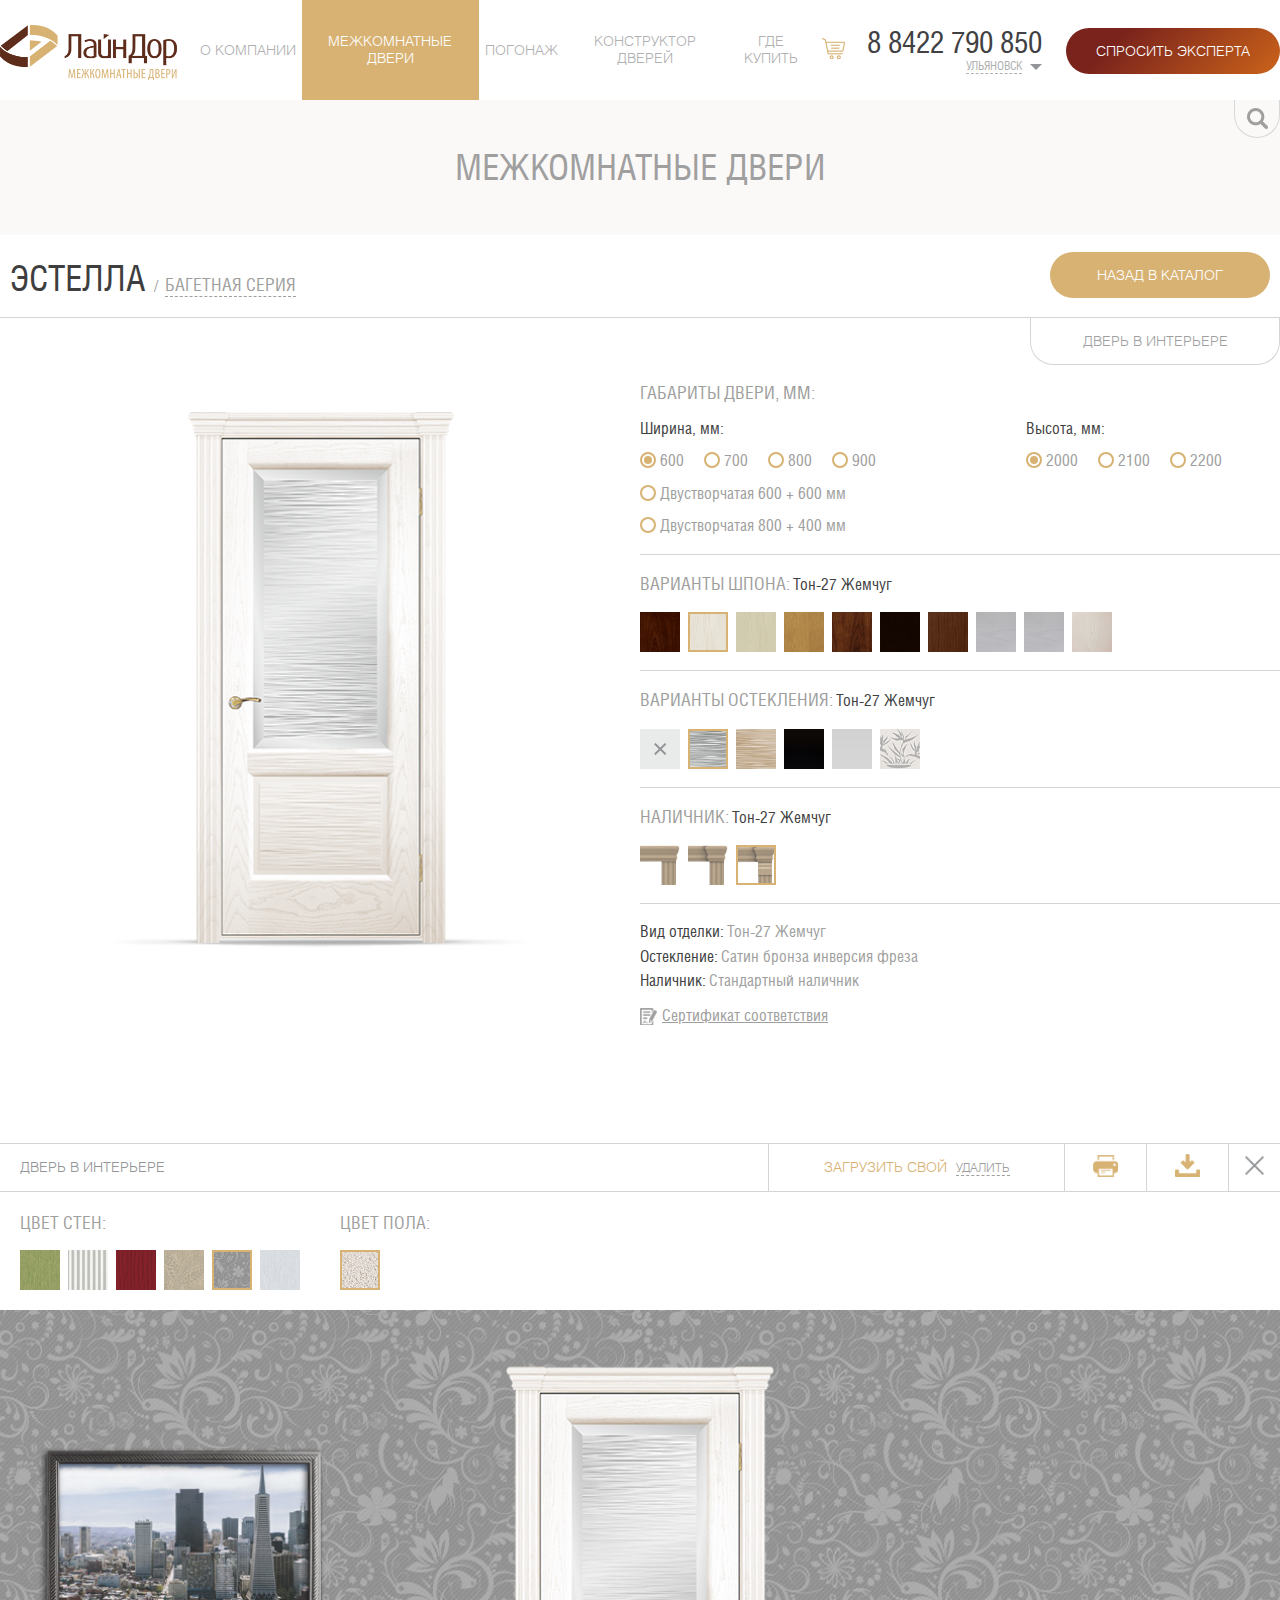
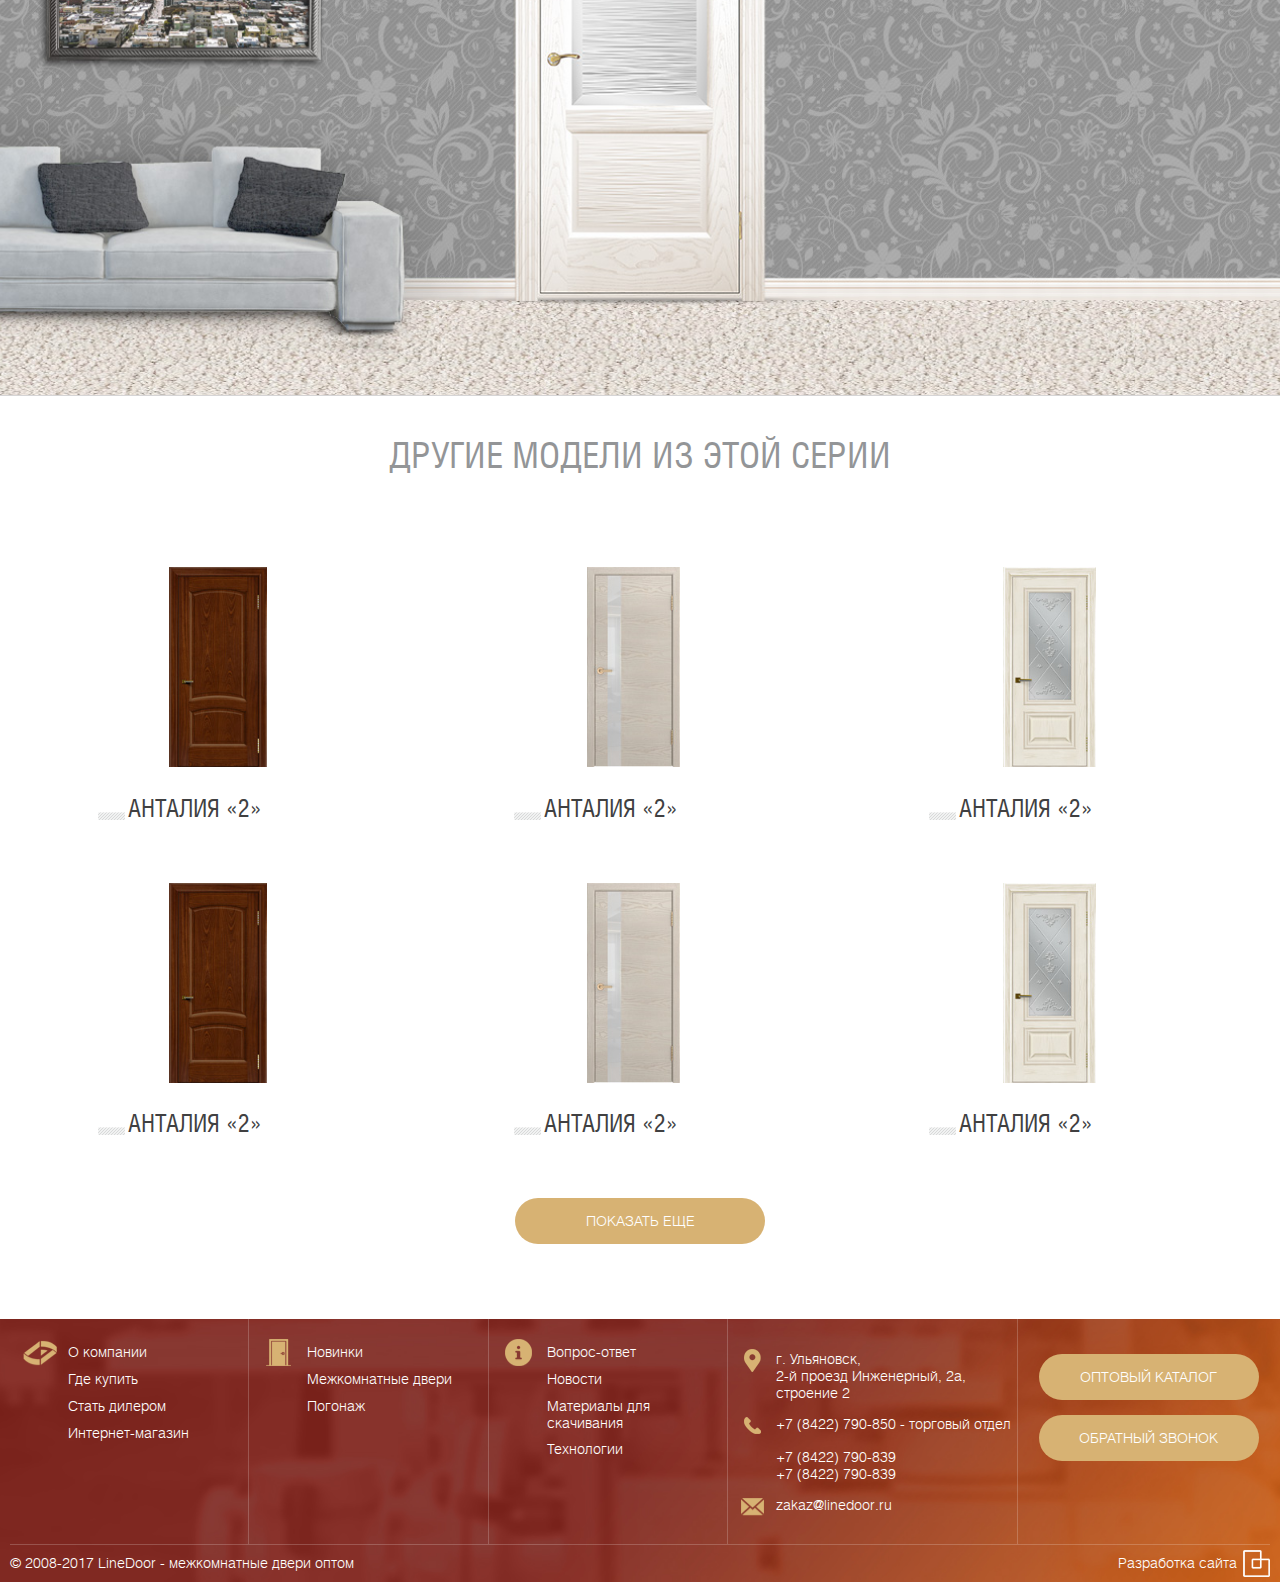
==== commit 00880c7c: "down3" ====
--- a/index.html
+++ b/index.html
@@ -62,6 +62,13 @@
 </div>
 <!-- END header -->
 
+<div class="block_content_out block_section_bg_grey">
+	<div class="block_content">
+		<div class="block_top_head">
+			<h1 class="head_grey_36 t_c">Межкомнатные двери</h1>
+		</div>
+	</div>
+</div>
 
 <div class="reset">
 <section class="product">
--- a/css/media.css
+++ b/css/media.css
@@ -170,7 +170,15 @@
     margin-right: 0px;
   }
 }
+@media only screen and (max-width: 1100px) {
+  .reset .door-select_wrap {
+    padding: 64px 0 60px;
+  }
+}
 @media only screen and (max-width: 991px) {
+  .reset .door-select_wrap {
+    padding: 64px 0 40px;
+  }
   .reset .product_display {
     height: 620px;
   }
@@ -234,7 +242,7 @@
     padding: 0 10px;
   }
 }
-@media only screen and (max-width: 480px) {
+@media only screen and (max-width: 500px) {
   .reset .product_header {
     padding: 10px 0;
   }
